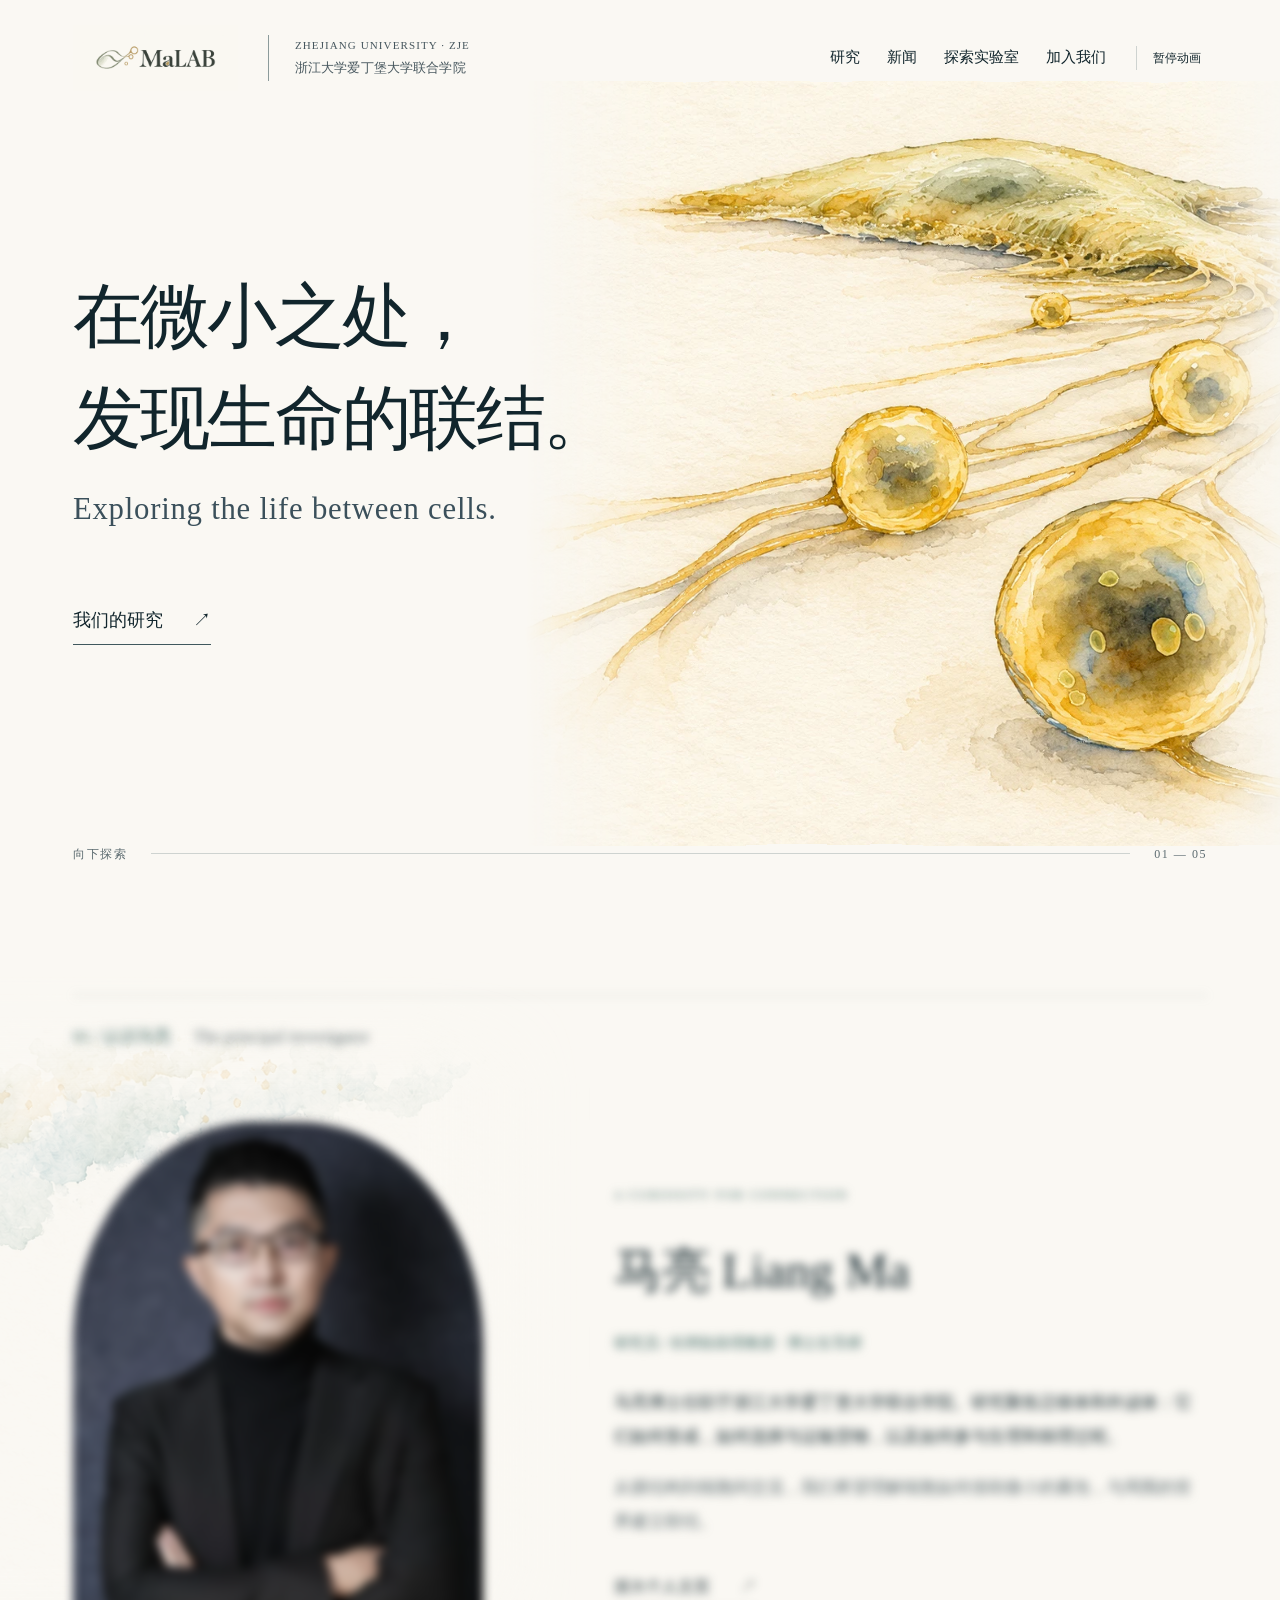
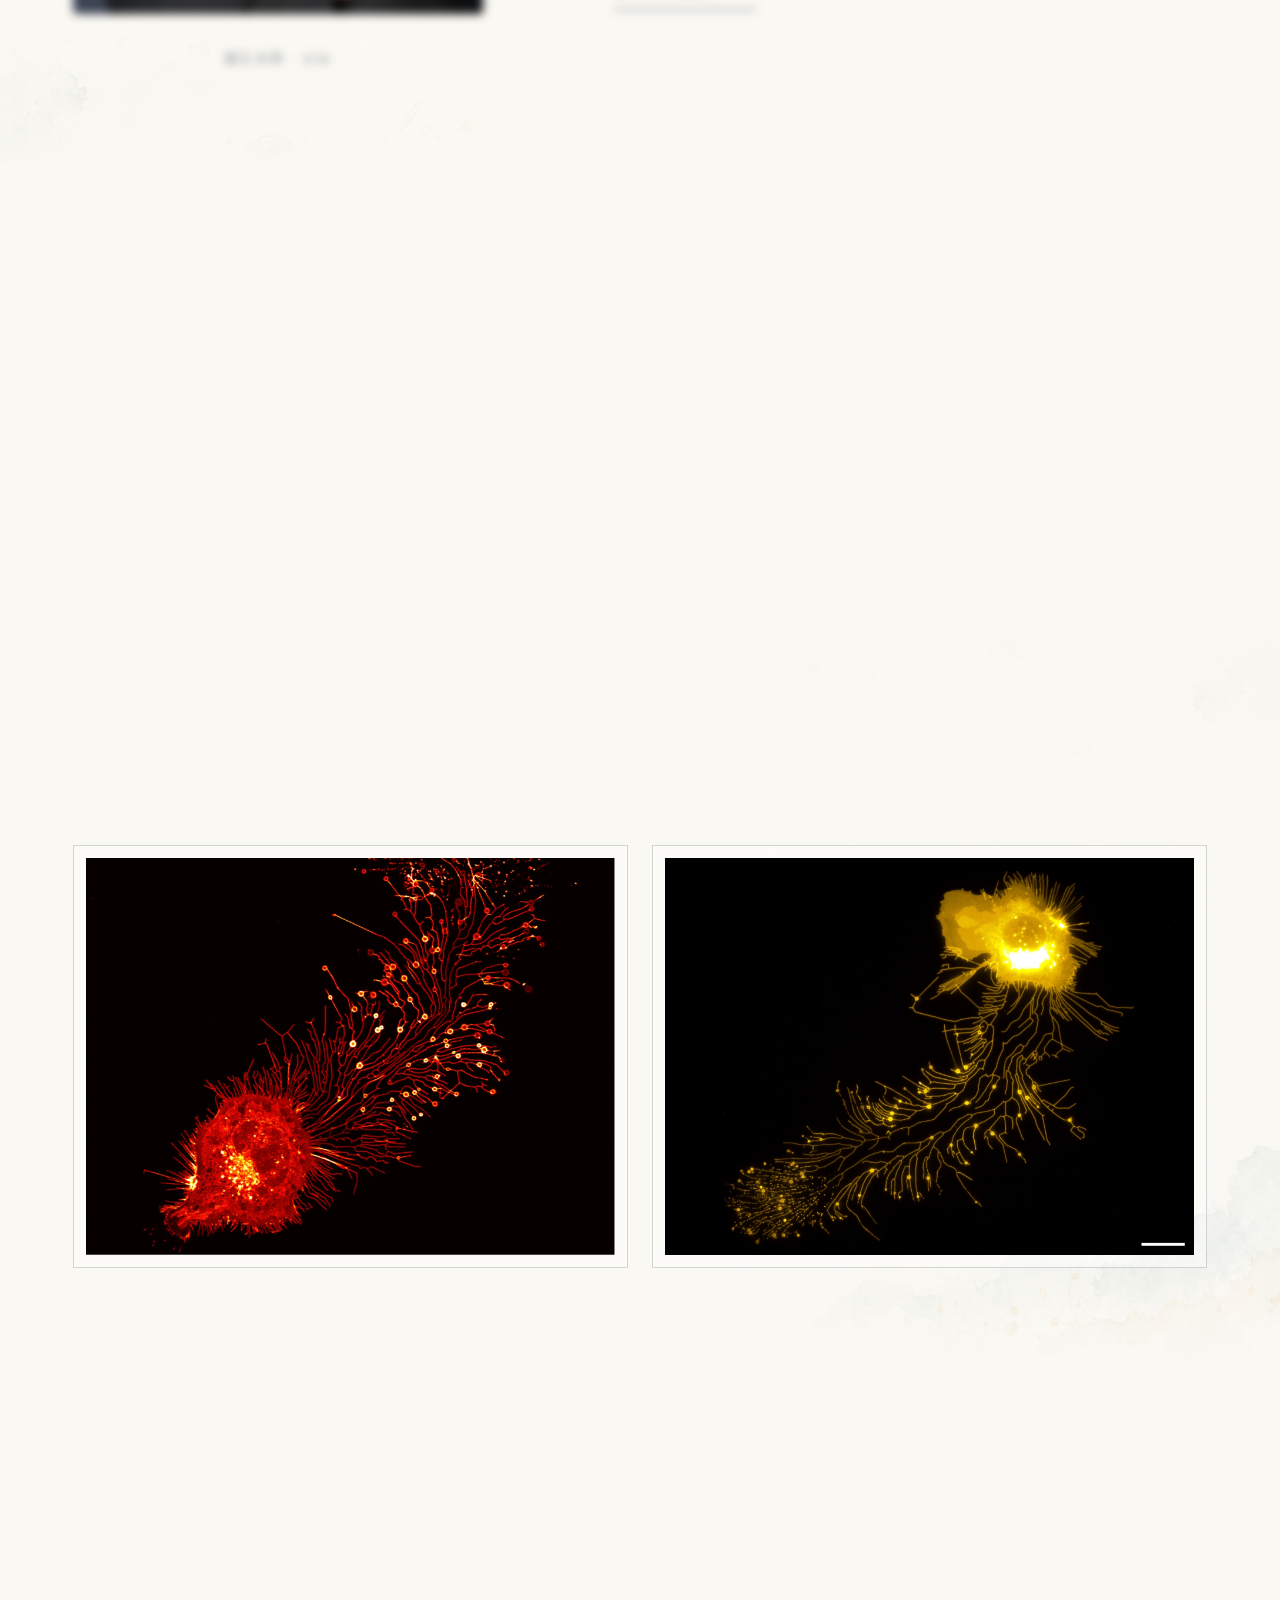
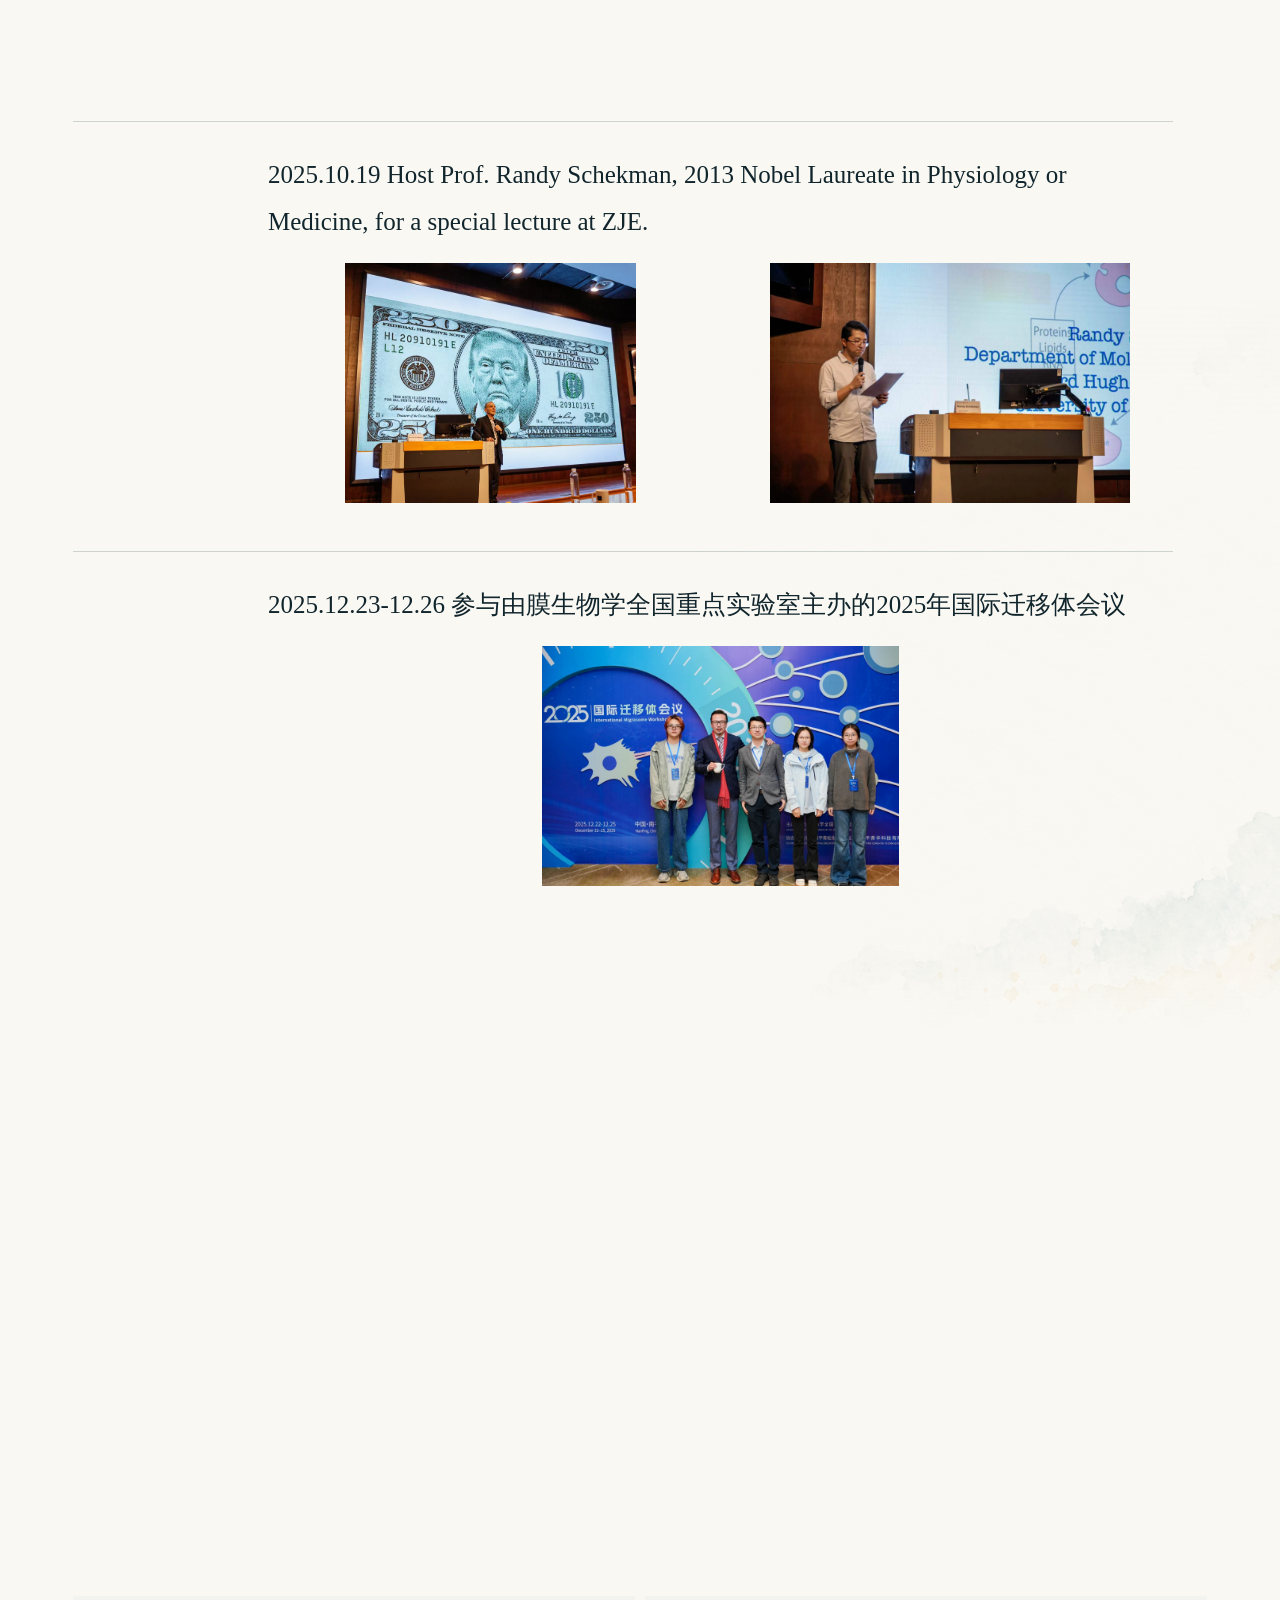
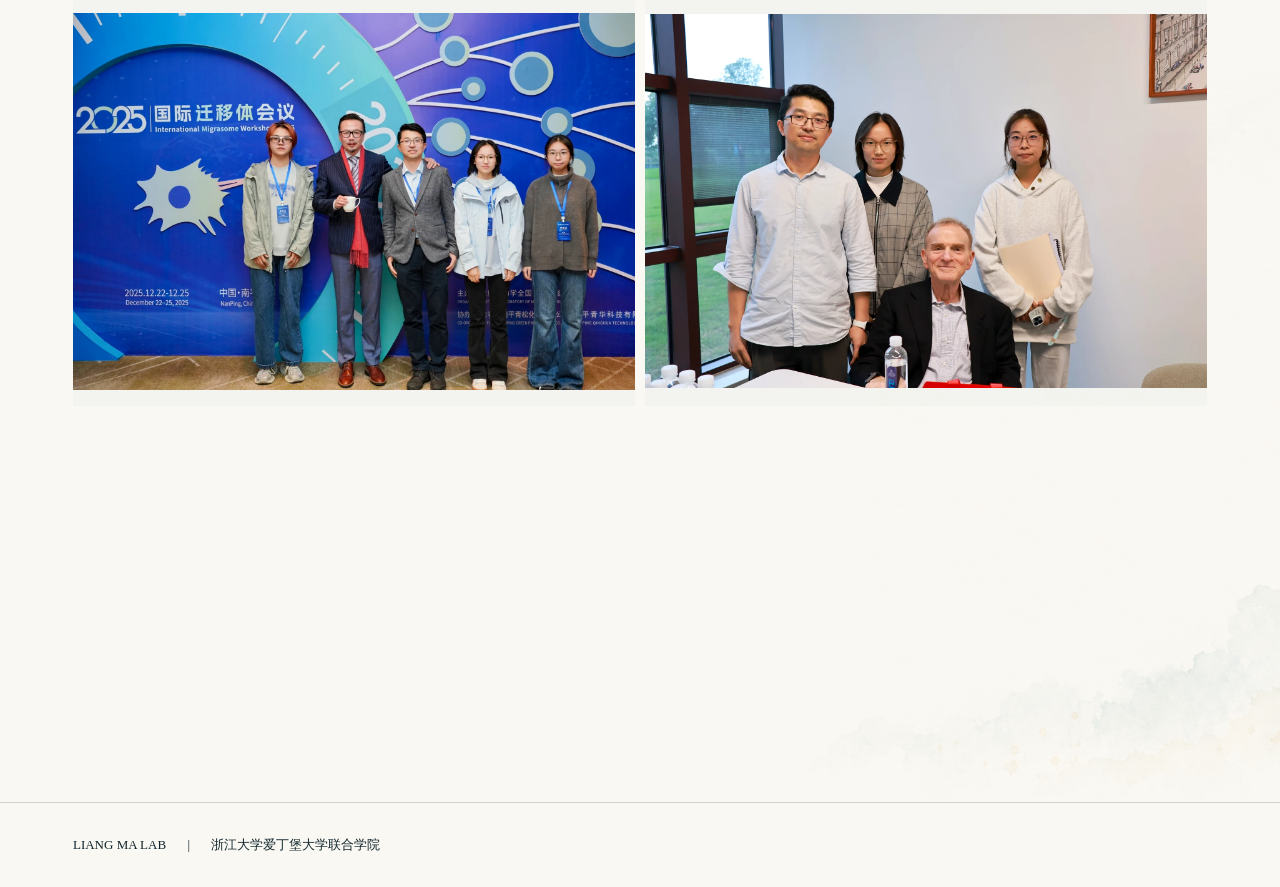
==== index.html @ 2a3e1d25 "Publish latest lab website with updated portrait, members, news and album" ====
<!doctype html>
<html lang="zh-CN" class="" data-static="true"><head><meta charset="utf-8"><meta name="viewport" content="width=device-width,initial-scale=1"><meta name="theme-color" content="#faf8f3"><meta name="description" content="浙江大学爱丁堡大学联合学院马亮实验室。研究迁移体、外泌体与细胞间通讯。"><title>LIANG MA LAB · 马亮实验室</title><link rel="icon" href="data:image/svg+xml,%3Csvg xmlns='http://www.w3.org/2000/svg' viewBox='0 0 40 40'%3E%3Crect width='40' height='40' rx='20' fill='%23385150'/%3E%3Ctext x='9' y='29' font-size='27' fill='%23faf8f3' font-family='serif'%3EM%3C/text%3E%3C/svg%3E"><style>
:root{--paper:#faf8f3;--ink:#11252c;--teal:#3c6662;--muted:#5c6b70;--line:#8c9b9b66;--serif:'Noto Serif SC','Songti SC',SimSun,Georgia,serif}*{box-sizing:border-box}html{scroll-behavior:smooth;scroll-padding-top:105px}body{margin:0;background:var(--paper);color:var(--ink);font-family:var(--serif);font-size:17px;line-height:1.85}button,input,textarea{font:inherit}button,a,input{ -webkit-tap-highlight-color:transparent}a{color:inherit;text-decoration:none}button{color:inherit;cursor:pointer}button:disabled{cursor:wait;opacity:.5}a:focus-visible,button:focus-visible,input:focus-visible,textarea:focus-visible{outline:2px solid var(--teal);outline-offset:5px}button{border:0;background:none}button:hover,a:hover{color:var(--teal)}[hidden]{display:none!important}.filter-def{position:absolute;width:0;height:0;overflow:hidden}.header{height:116px;padding:0 5.7%;display:flex;align-items:center;gap:30px;position:absolute;inset:0 0 auto;z-index:5}.brand{line-height:1.6;white-space:nowrap}.brand b{font-family:Georgia,serif;font-size:21px;letter-spacing:.19em;font-weight:500}.brand>span{display:block;font-size:14px;letter-spacing:.22em}.affiliation{font:11px/1.9 Georgia,serif;letter-spacing:.1em;border-left:1px solid #8c9b9b;padding-left:26px;color:#46565d}.affiliation span{font:13px/1.9 var(--serif);letter-spacing:.01em}.header nav{display:flex;gap:27px;margin-left:auto;white-space:nowrap;font-size:15px}#motion{font-size:12px;white-space:nowrap;border-left:1px solid var(--line);padding-left:16px}.scene{position:relative;isolation:isolate;overflow:hidden;padding:95px 5.7%;min-height:95svh}.hero{min-height:100svh;display:flex;align-items:center;padding-top:150px;padding-bottom:140px}.hero-copy{position:relative;z-index:2;max-width:70%;}.eyebrow{font:12px/1.5 Georgia,serif;letter-spacing:.17em;color:var(--teal)}.hero-copy>.eyebrow{display:none}h1,h2,h3,p{margin-top:0}h1{font-size:clamp(38px,5.5vw,84px);font-weight:400;line-height:1.45;letter-spacing:-.04em;margin-bottom:12px;white-space:pre-line}.english{font-family:Georgia,serif;font-size:clamp(20px,2.4vw,32px);letter-spacing:.025em;color:#3b505b;margin-bottom:66px}.text-link{display:inline-flex;align-items:center;gap:30px;padding-bottom:7px;border-bottom:1px solid #40585d;font-weight:500;font-size:18px}.text-link span{font-family:Arial,sans-serif;transition:transform .3s}.text-link:hover span{transform:translate(3px,-3px)}.art{position:absolute;pointer-events:none;z-index:-1}.hero-art{width:51vw;height:calc(51vw * 1.38);right:-1vw;top:12vh;max-height:95vh;overflow:hidden;mask-image:linear-gradient(to right,transparent,#000 13%),linear-gradient(to bottom,#000 80%,transparent);mask-composite:intersect;transform:translate3d(0,var(--parallax,0px),0)}.art-inner{height:100%;width:100%;background-image:url('[data-uri]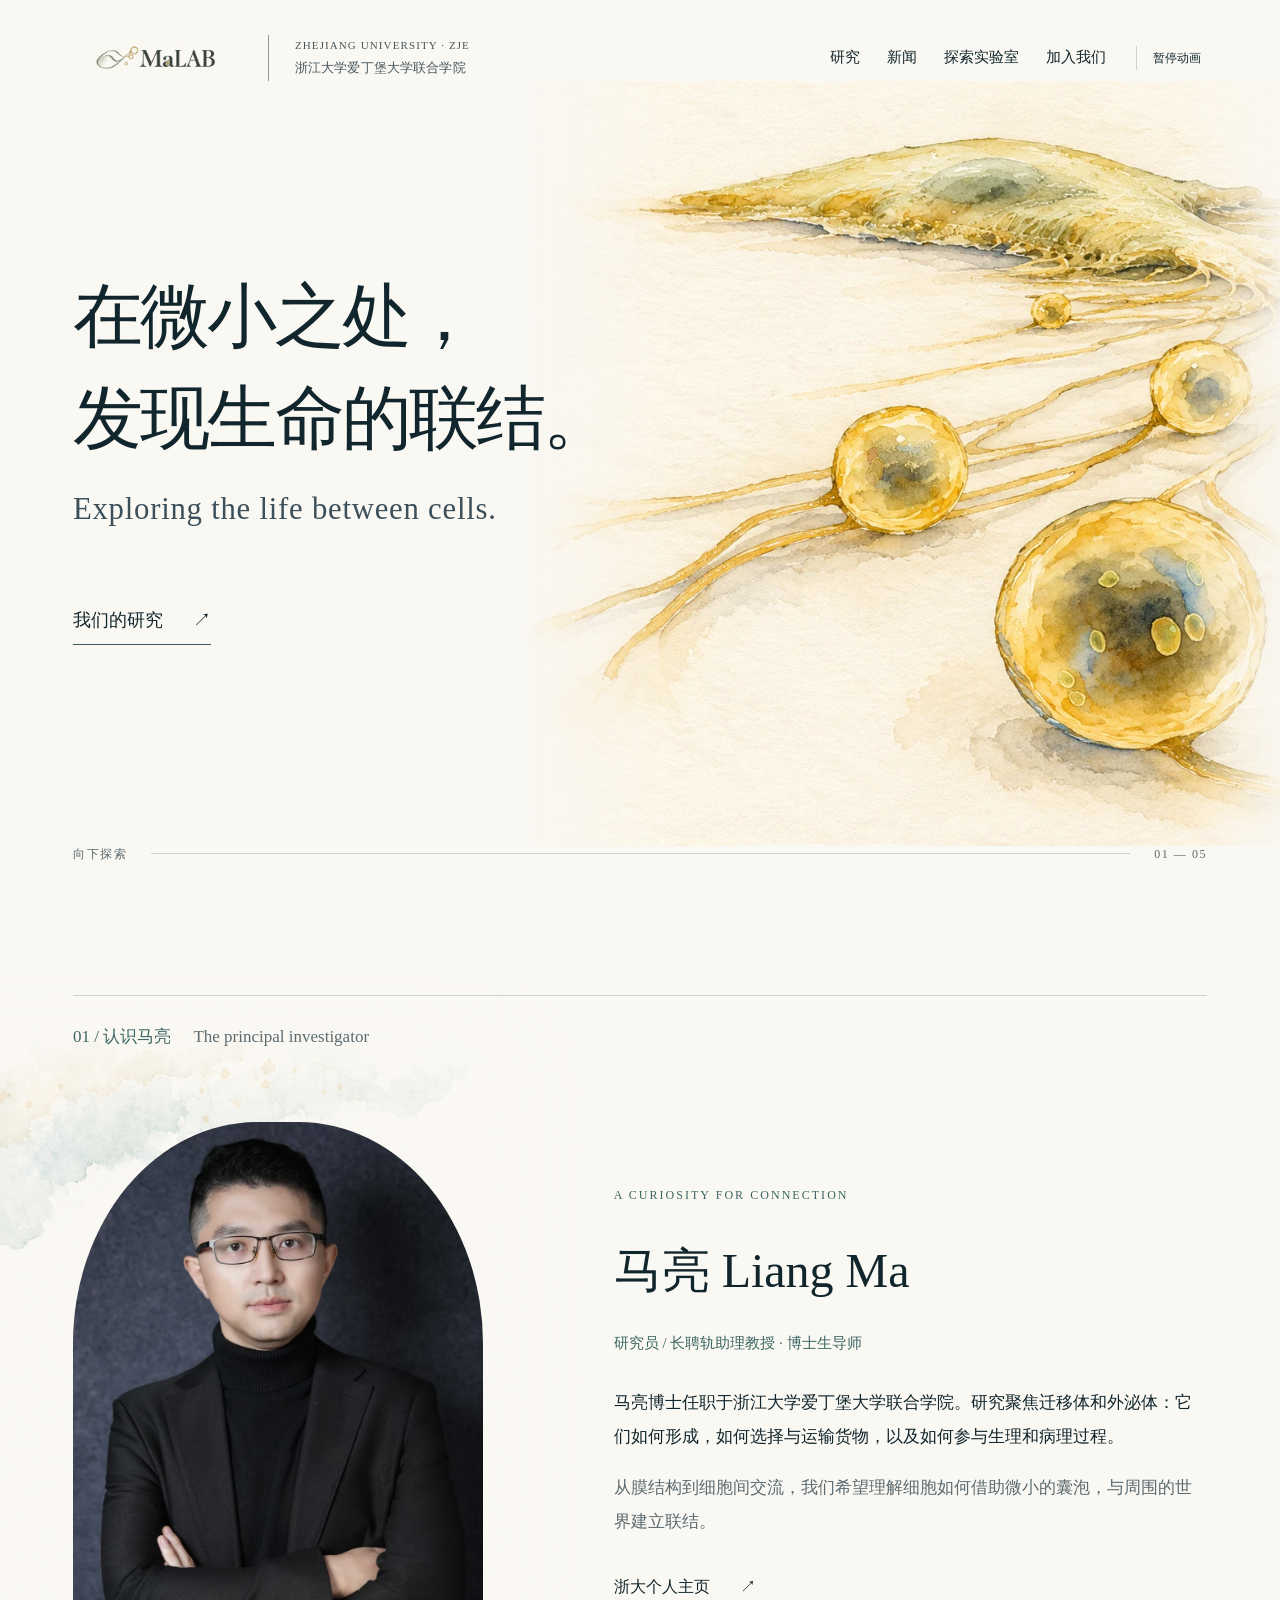
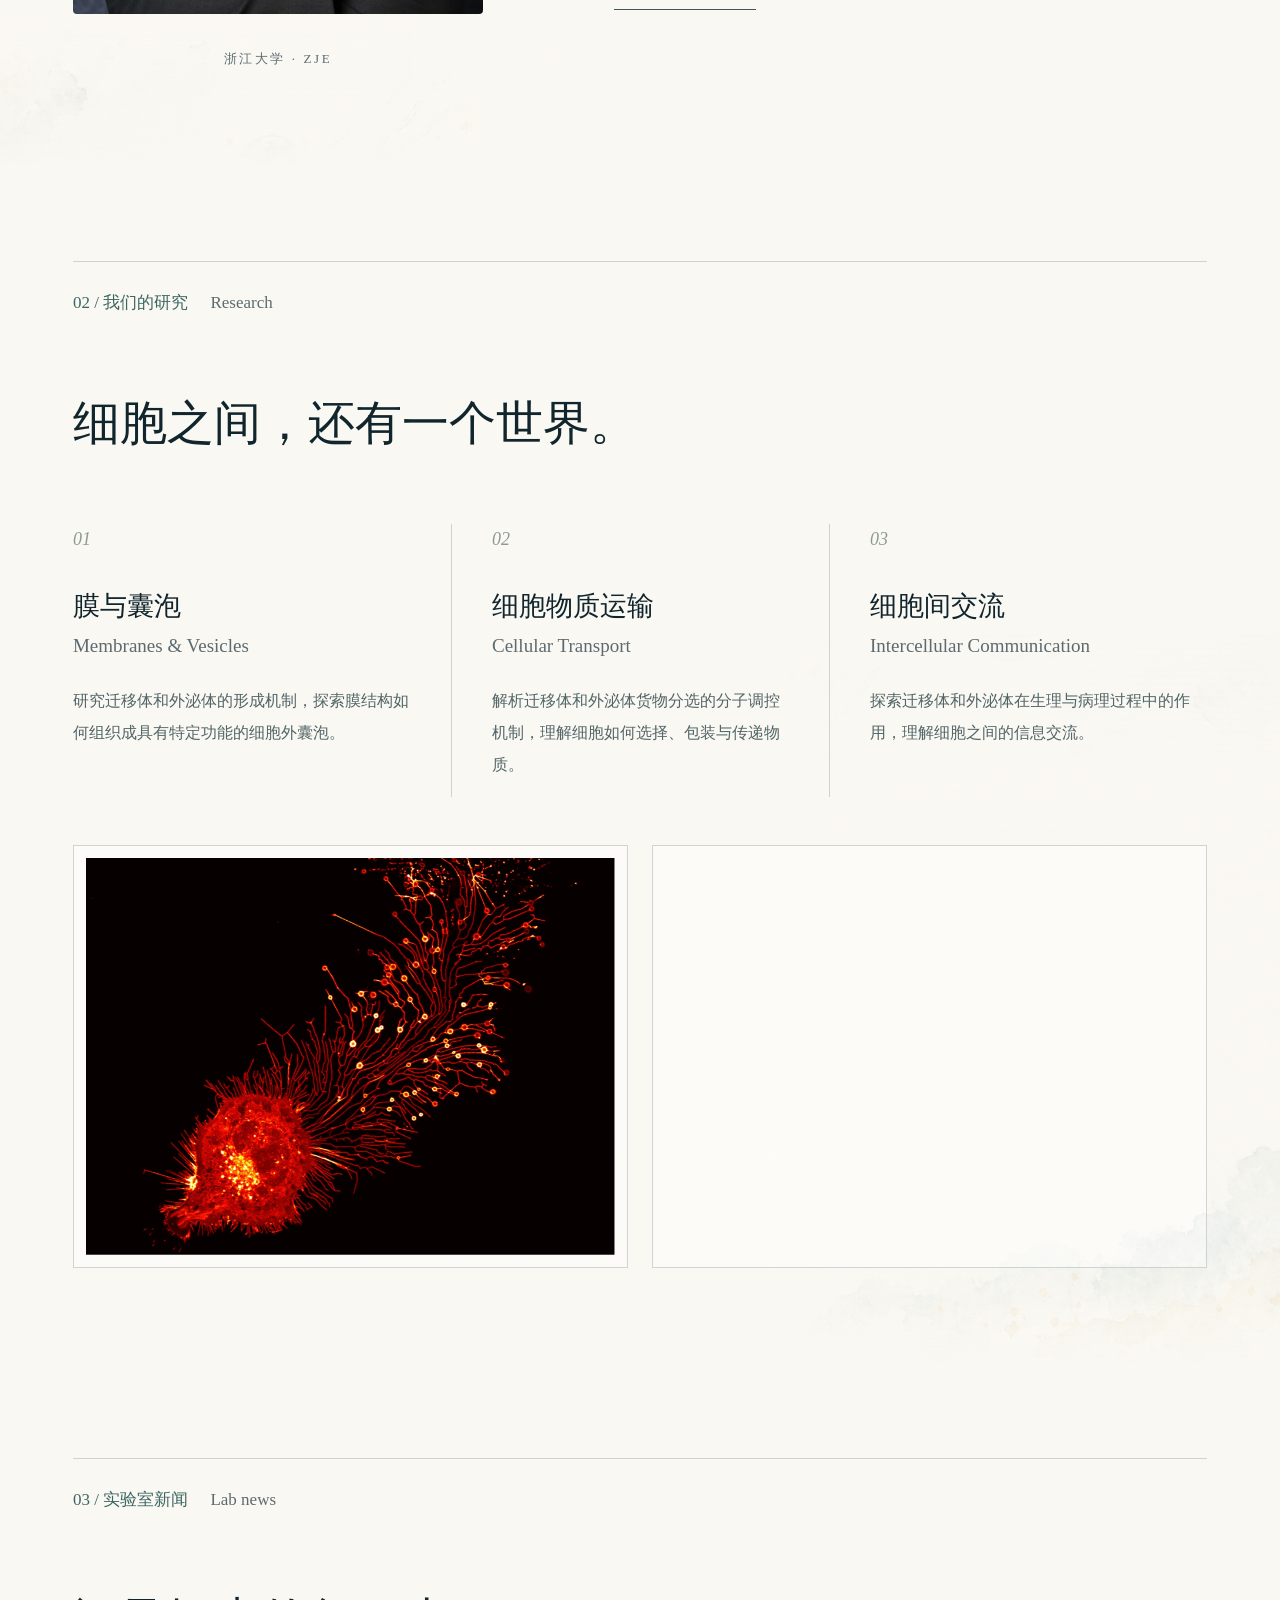
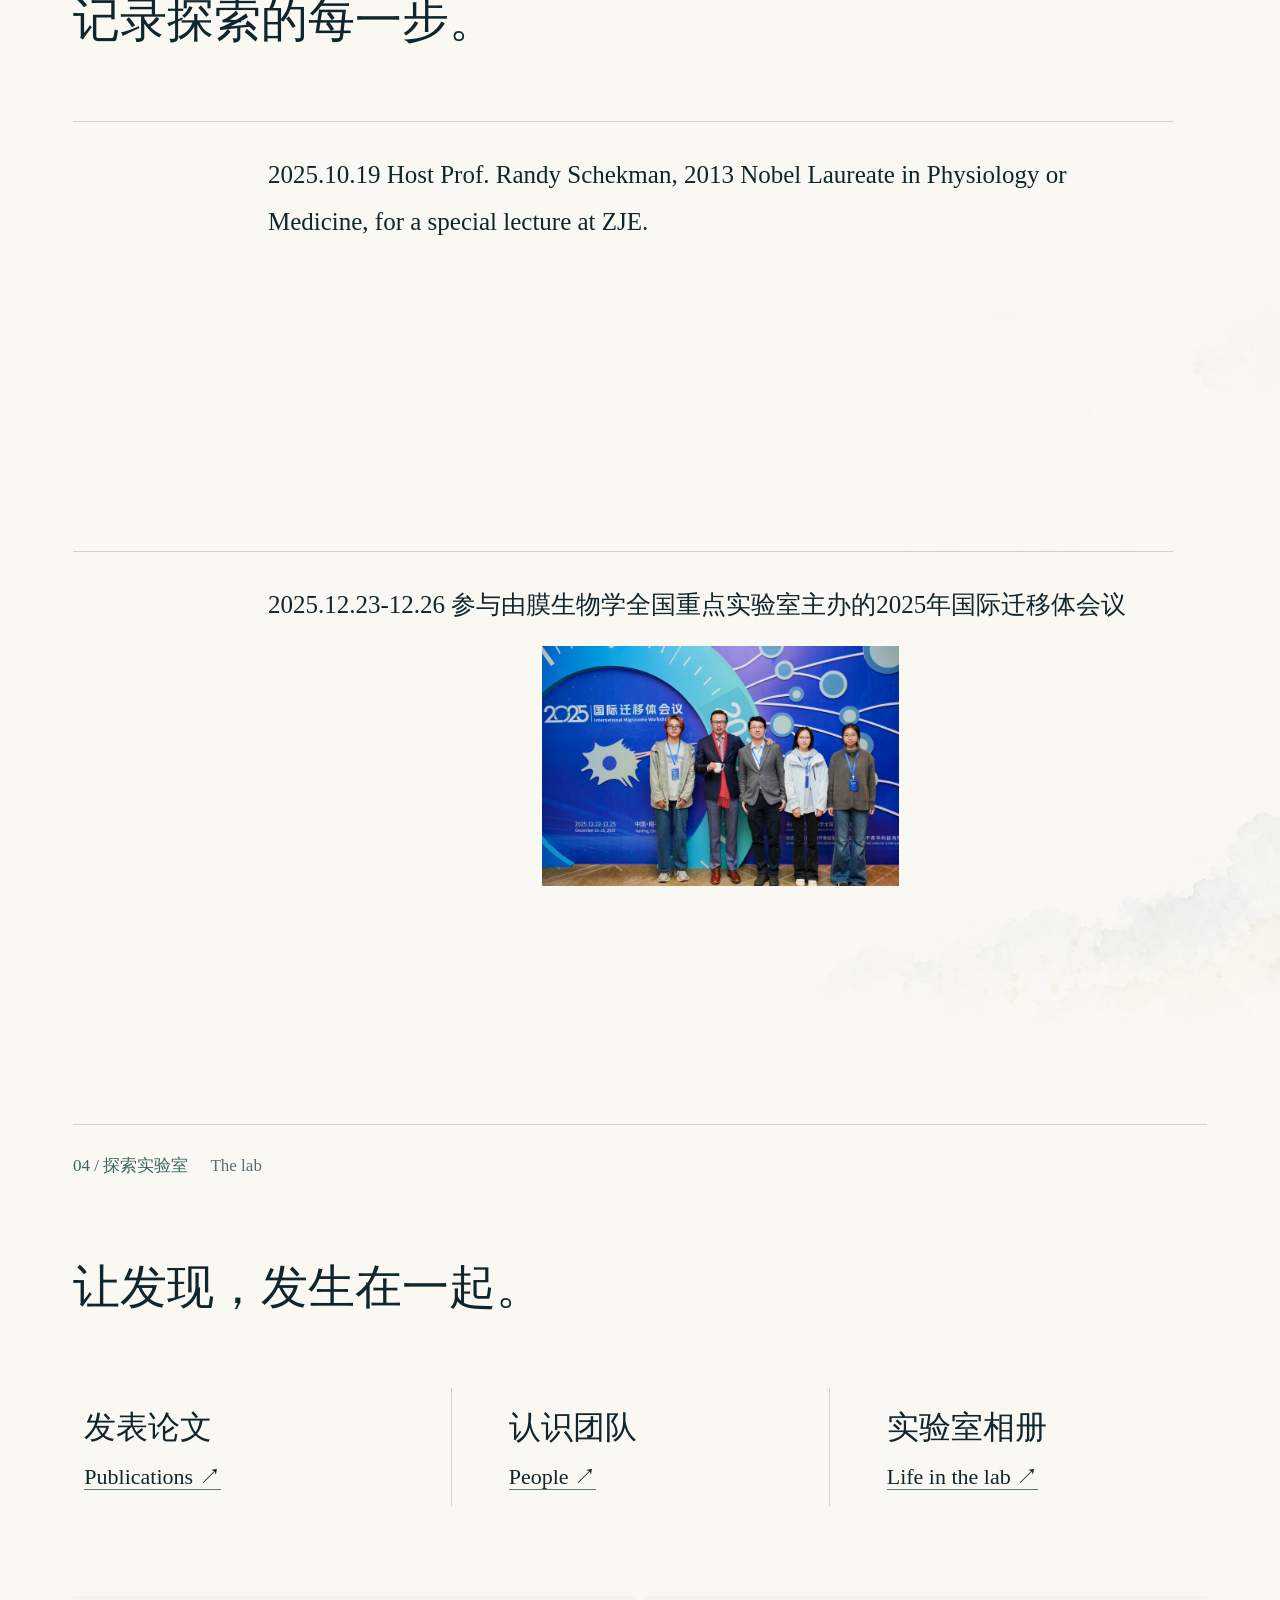
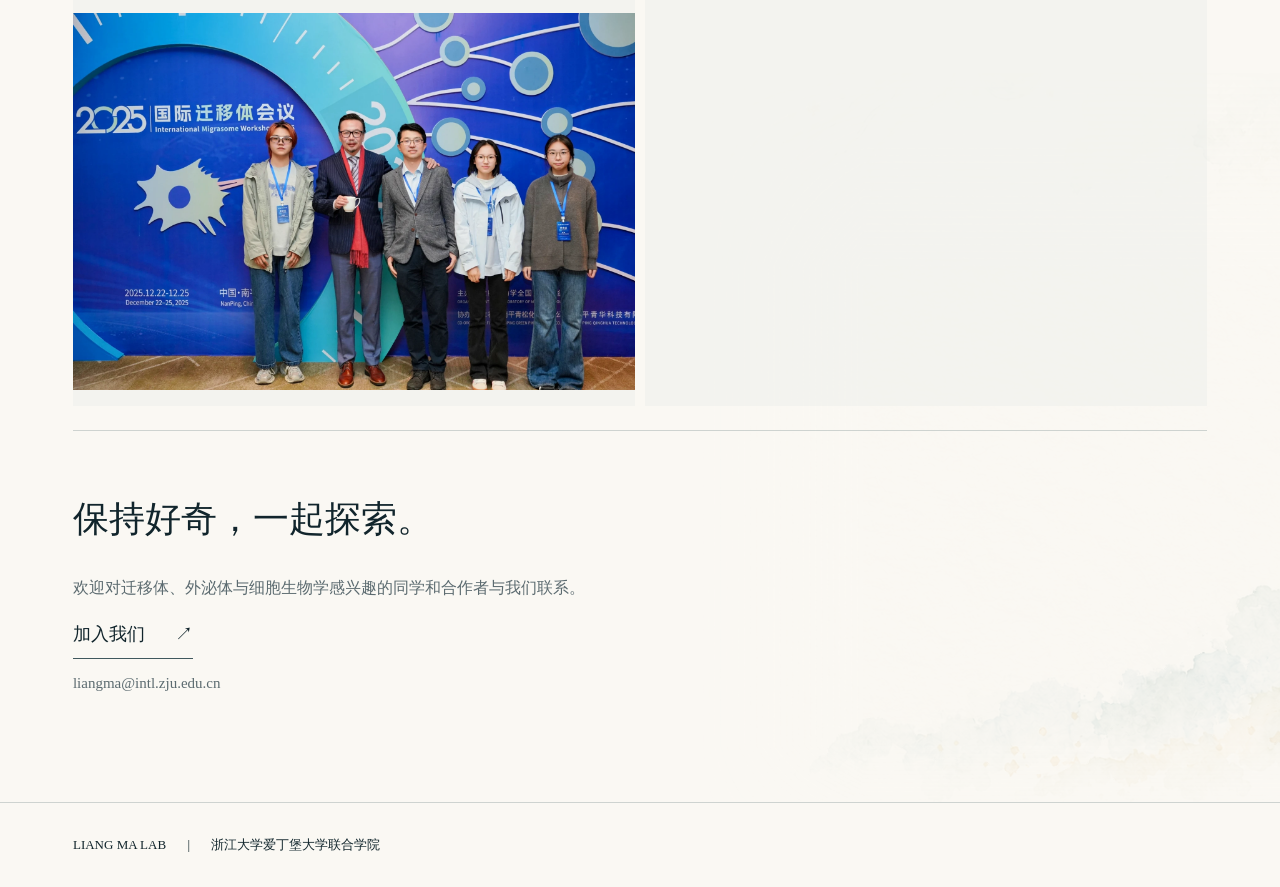
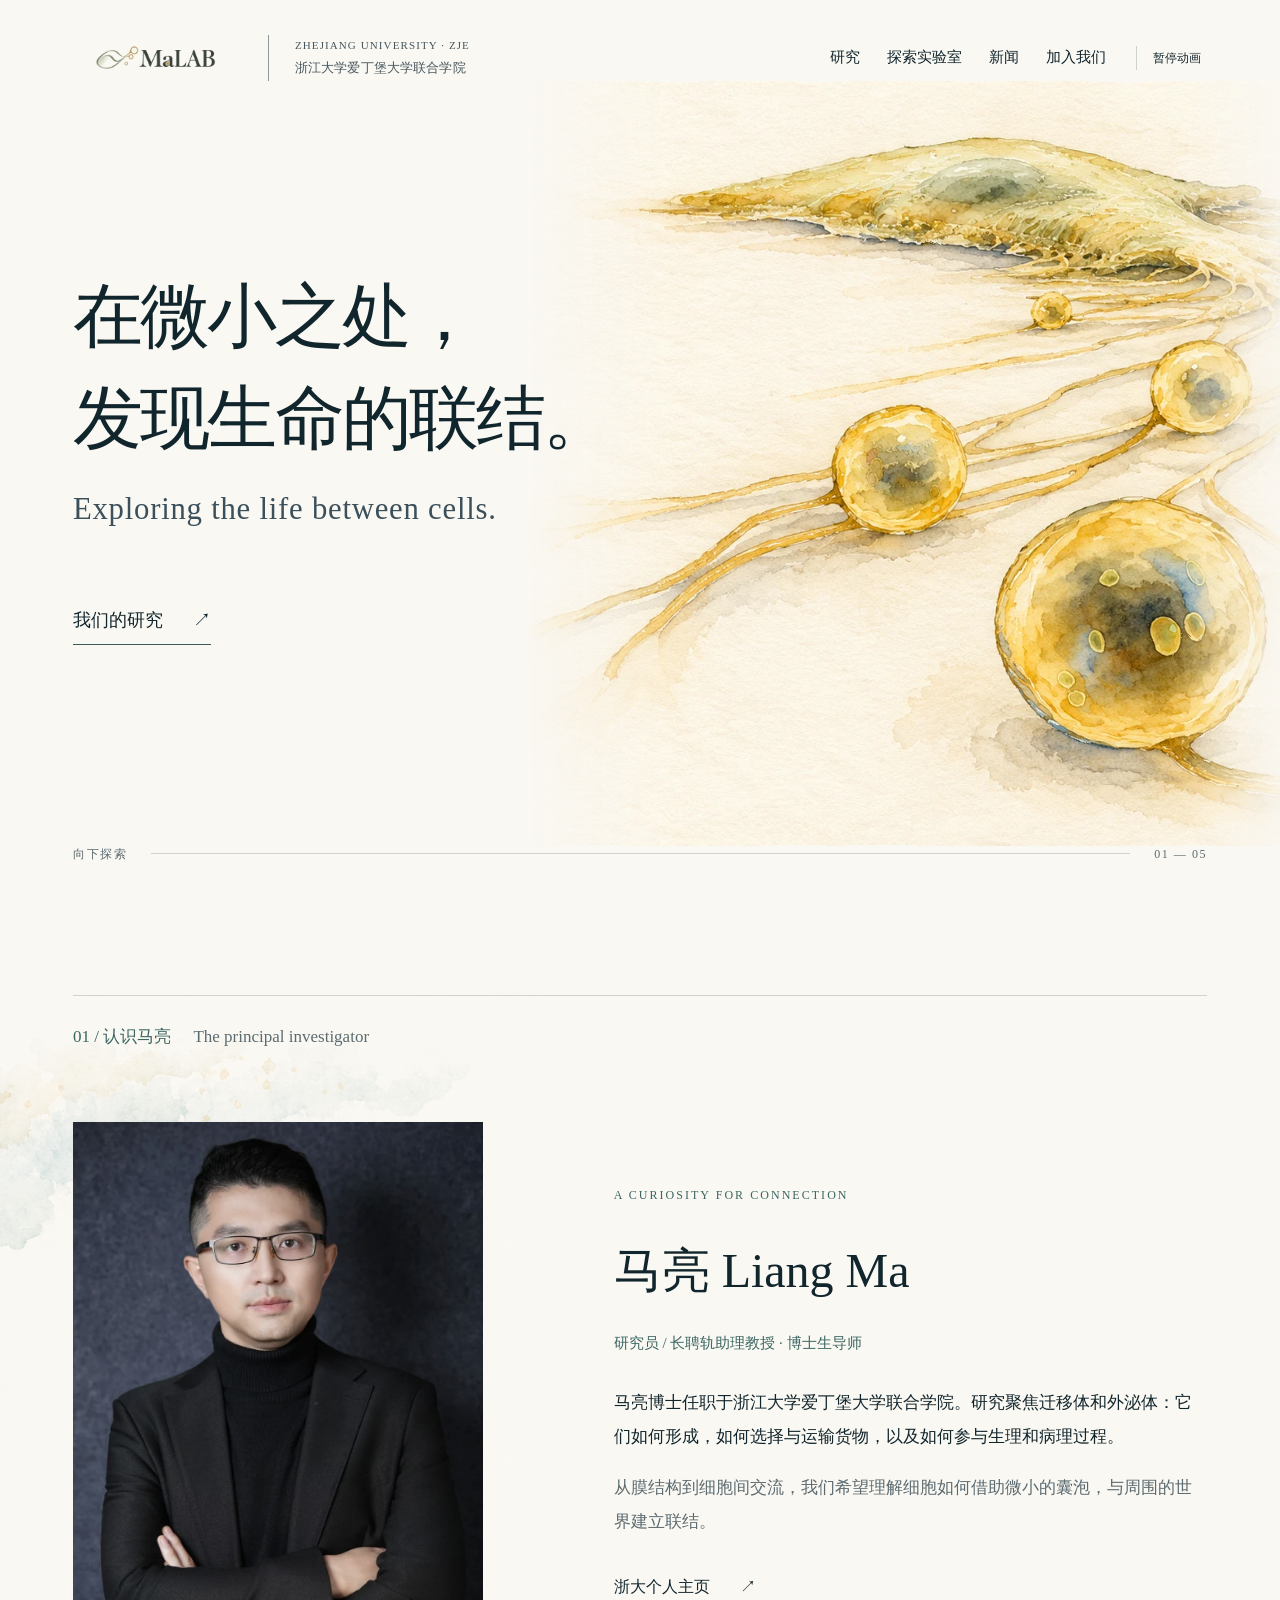
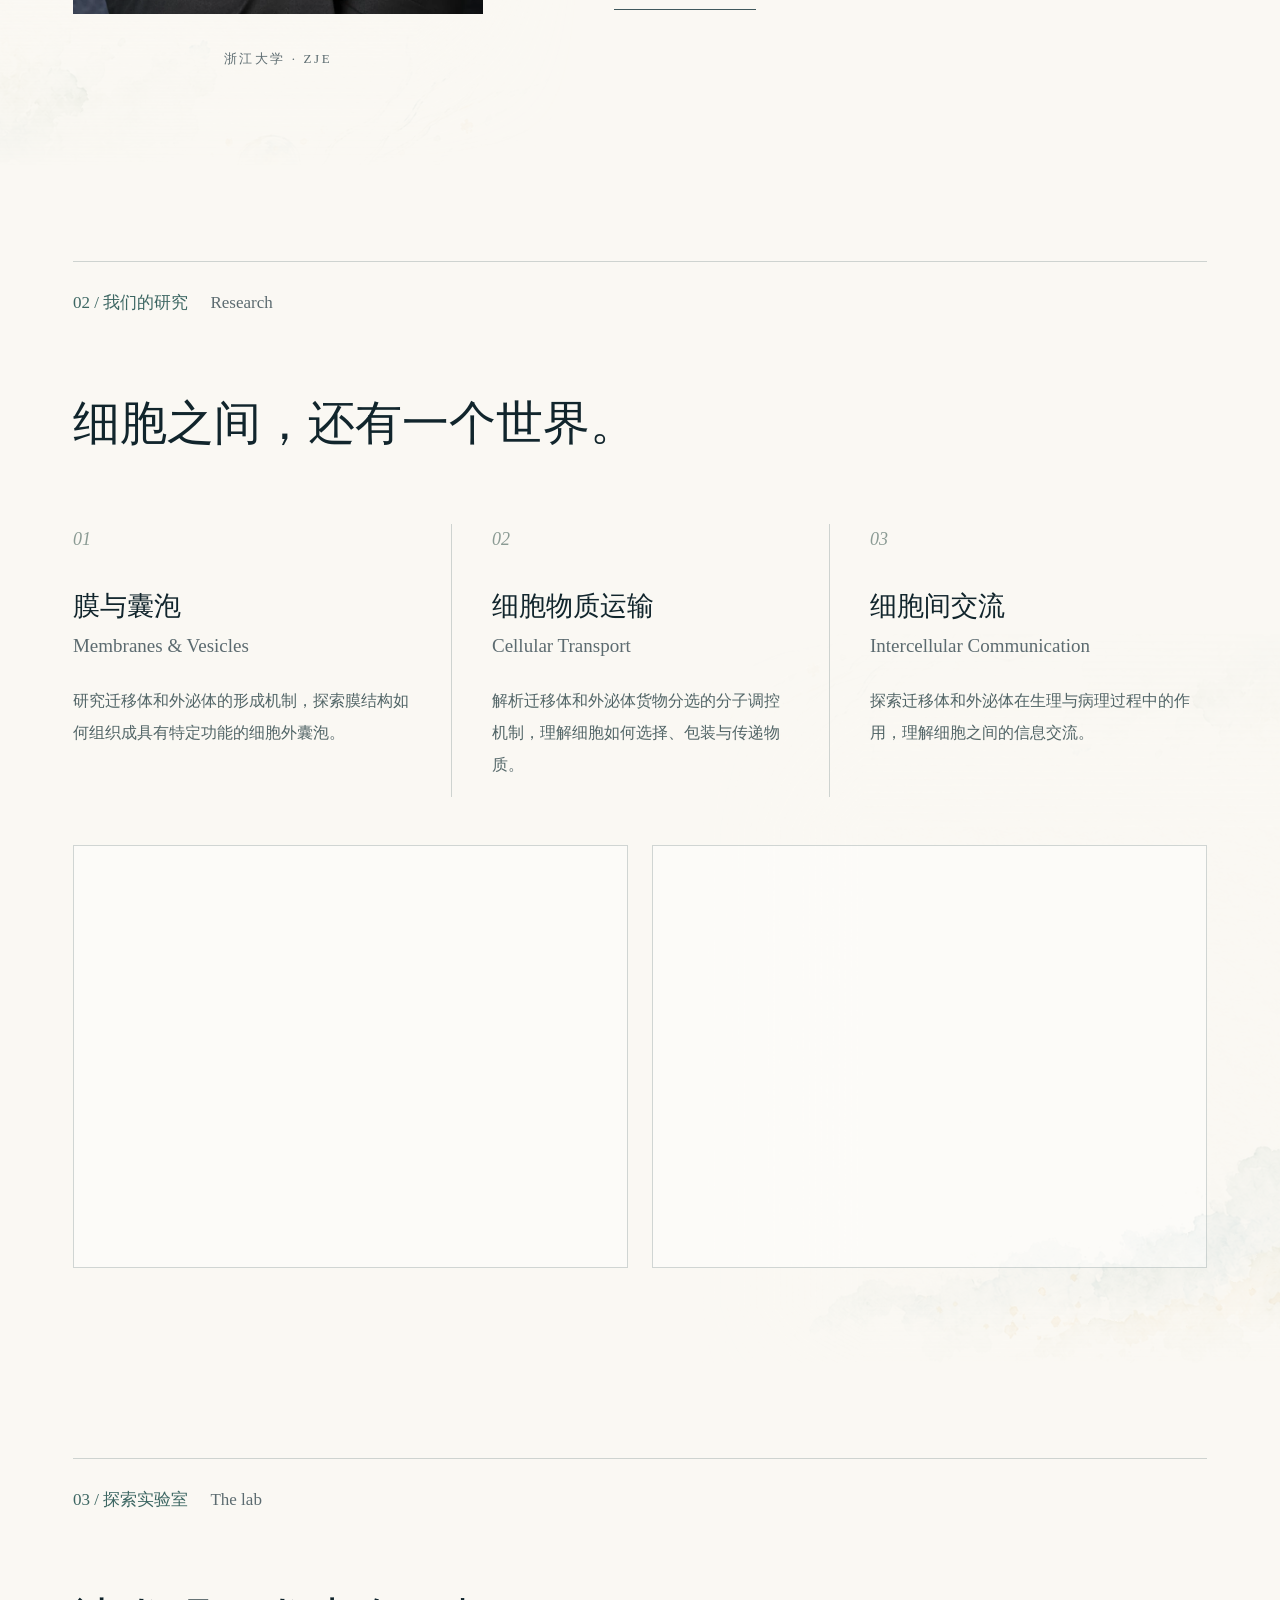
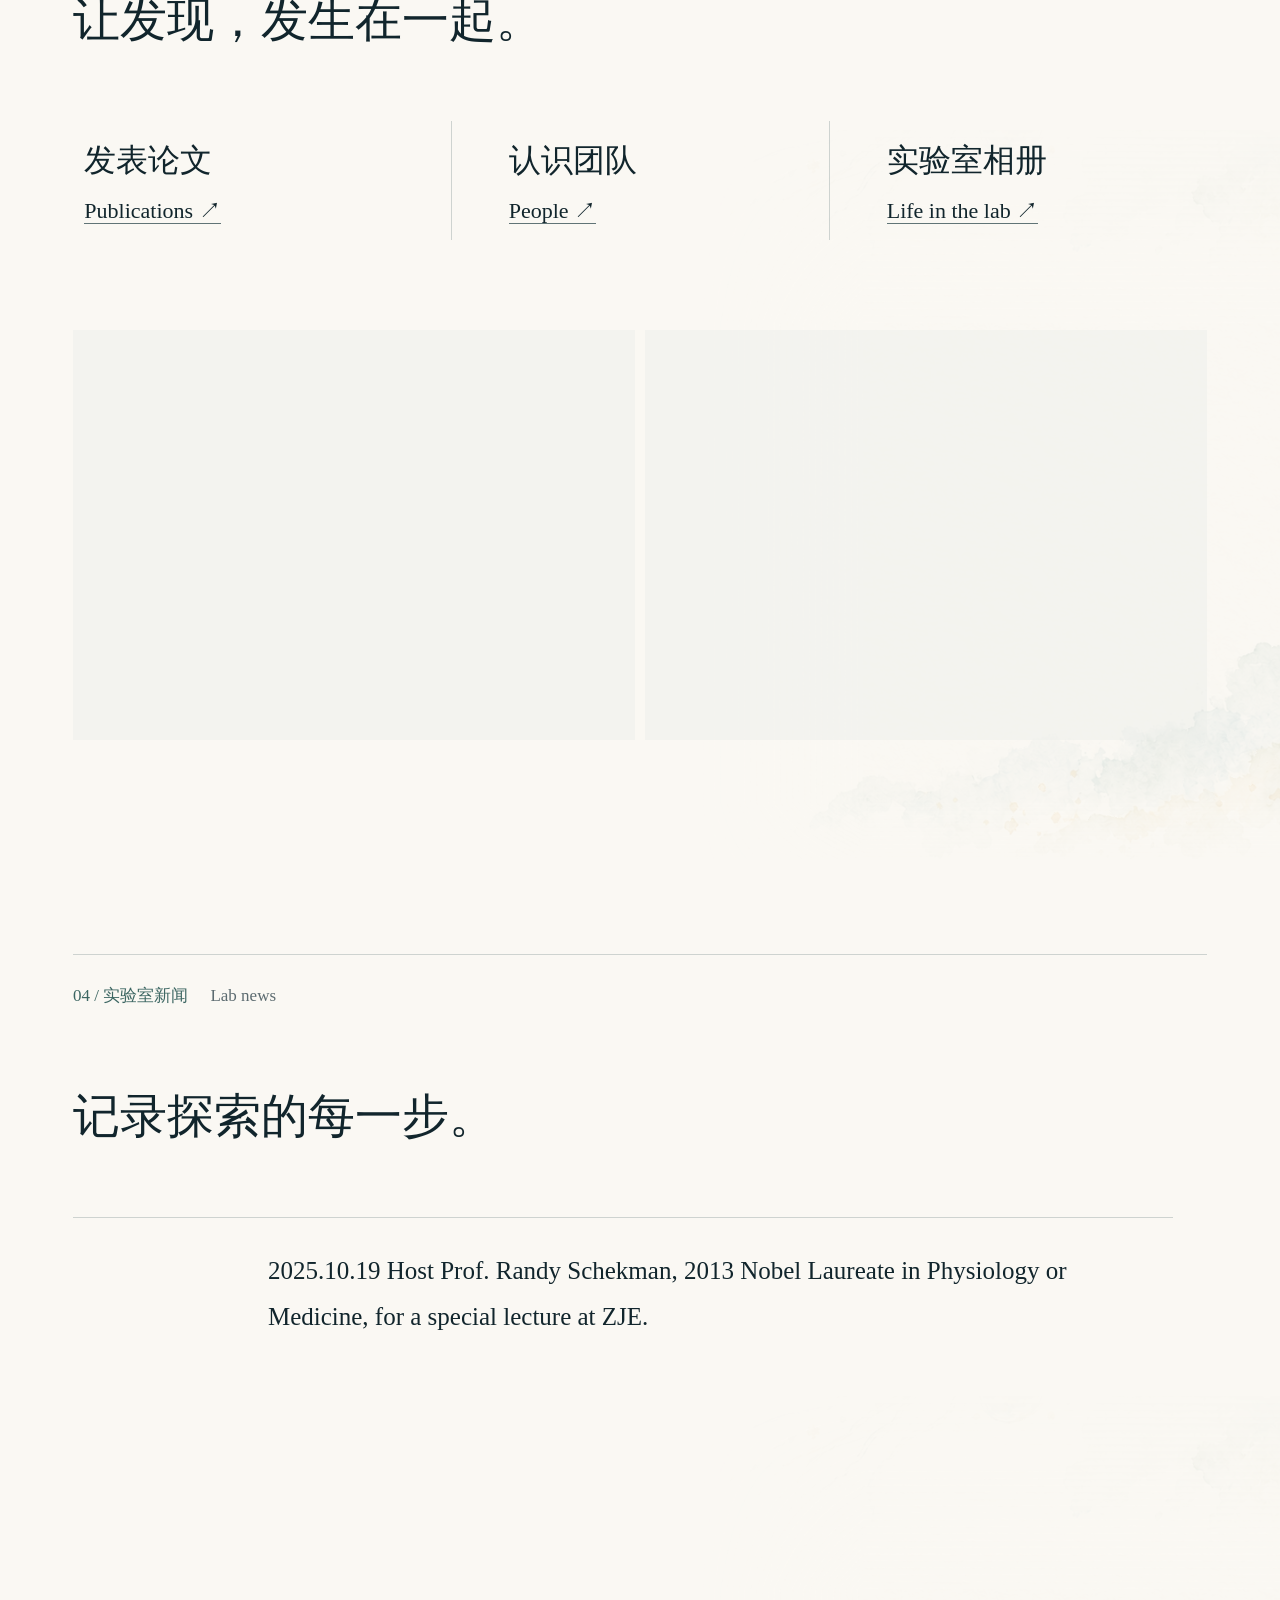
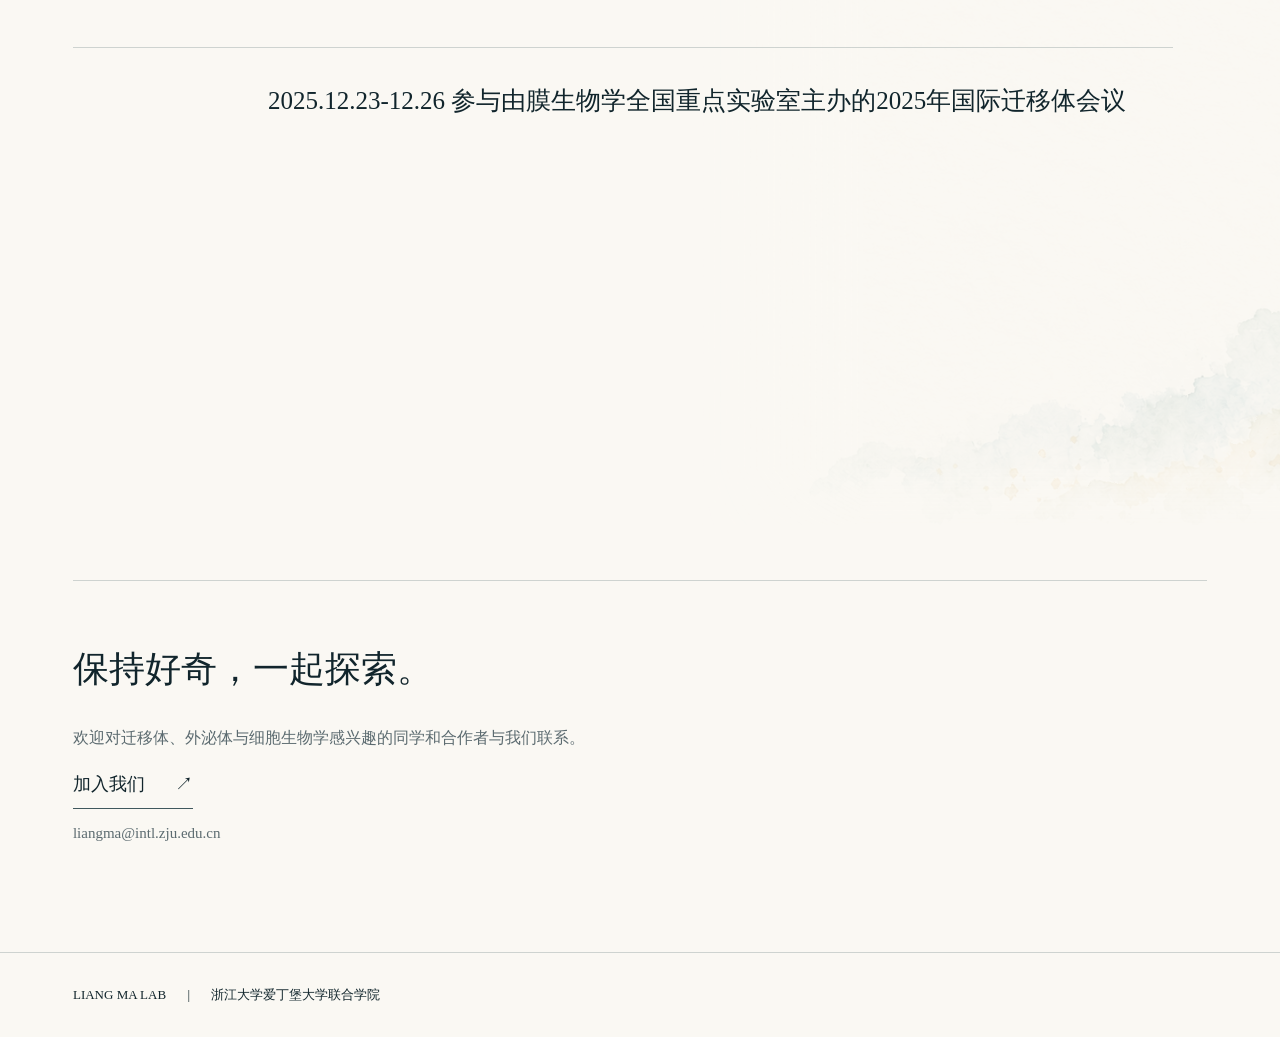
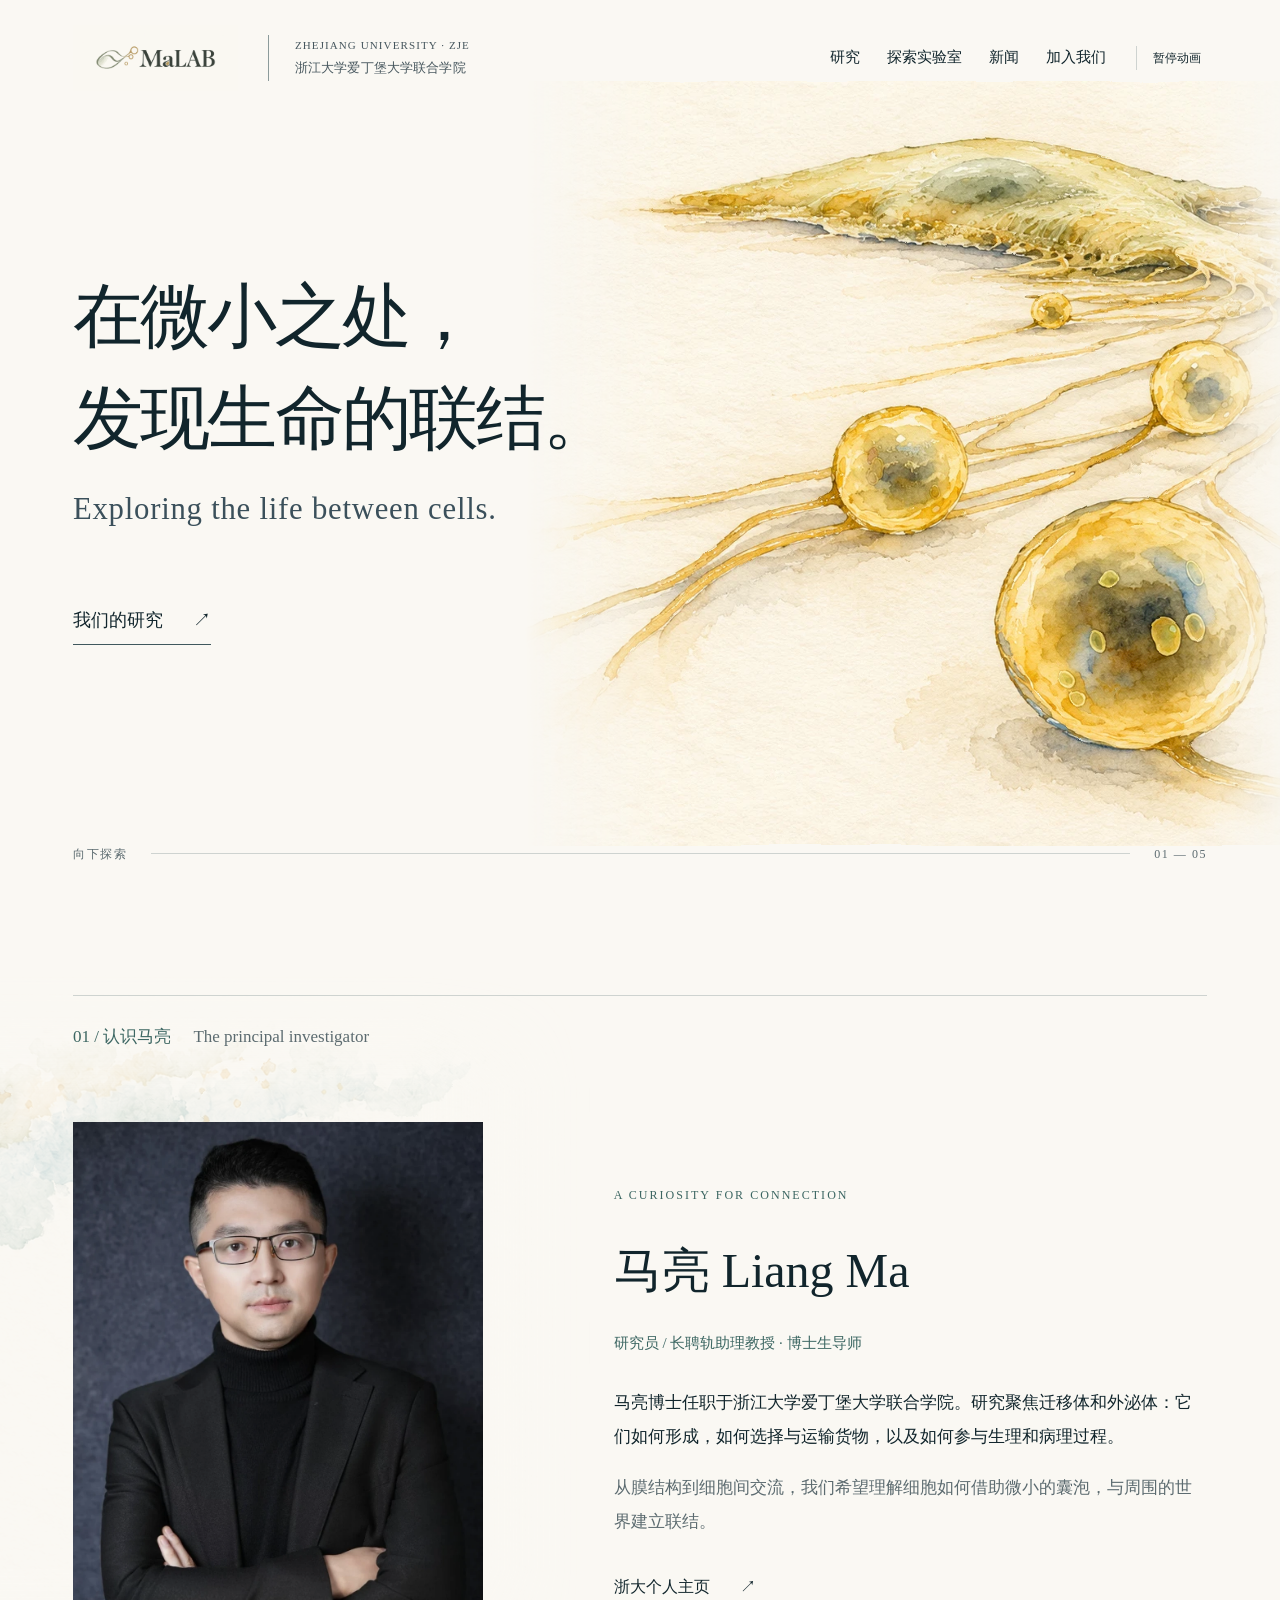
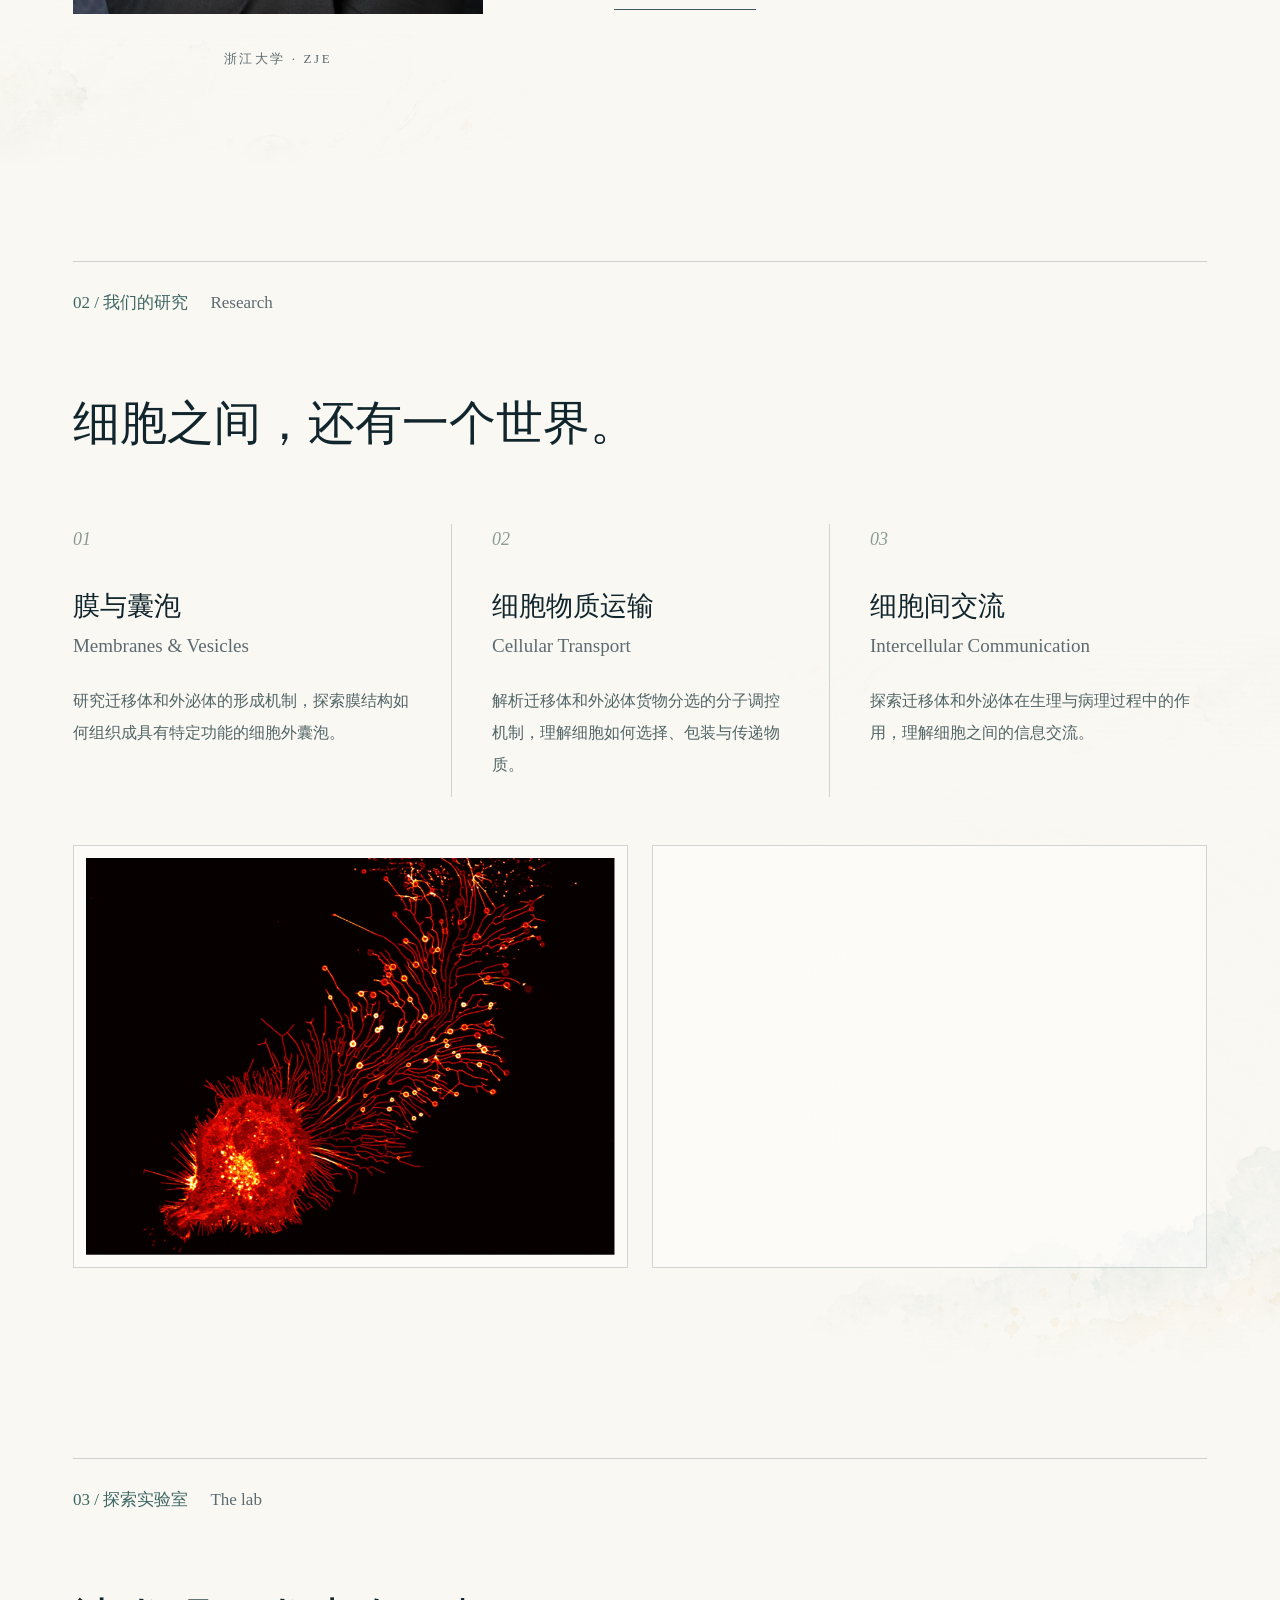
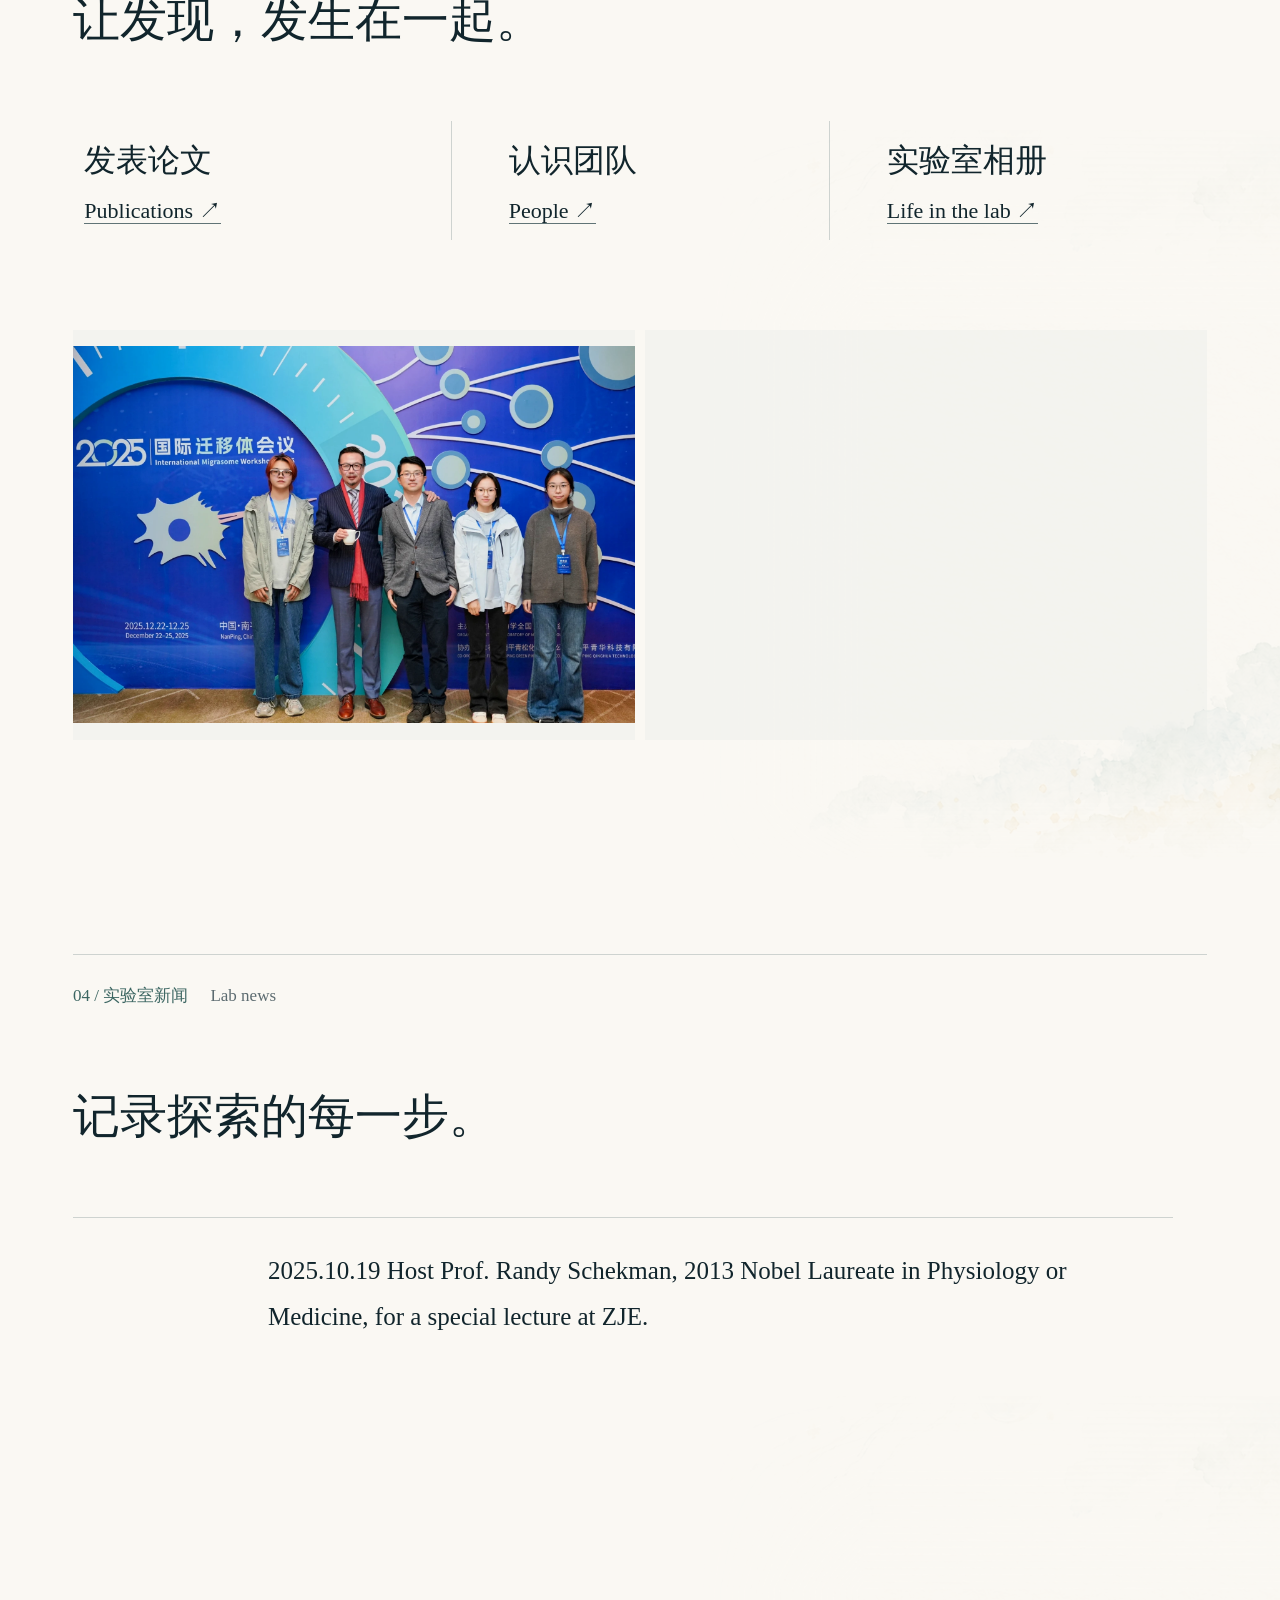
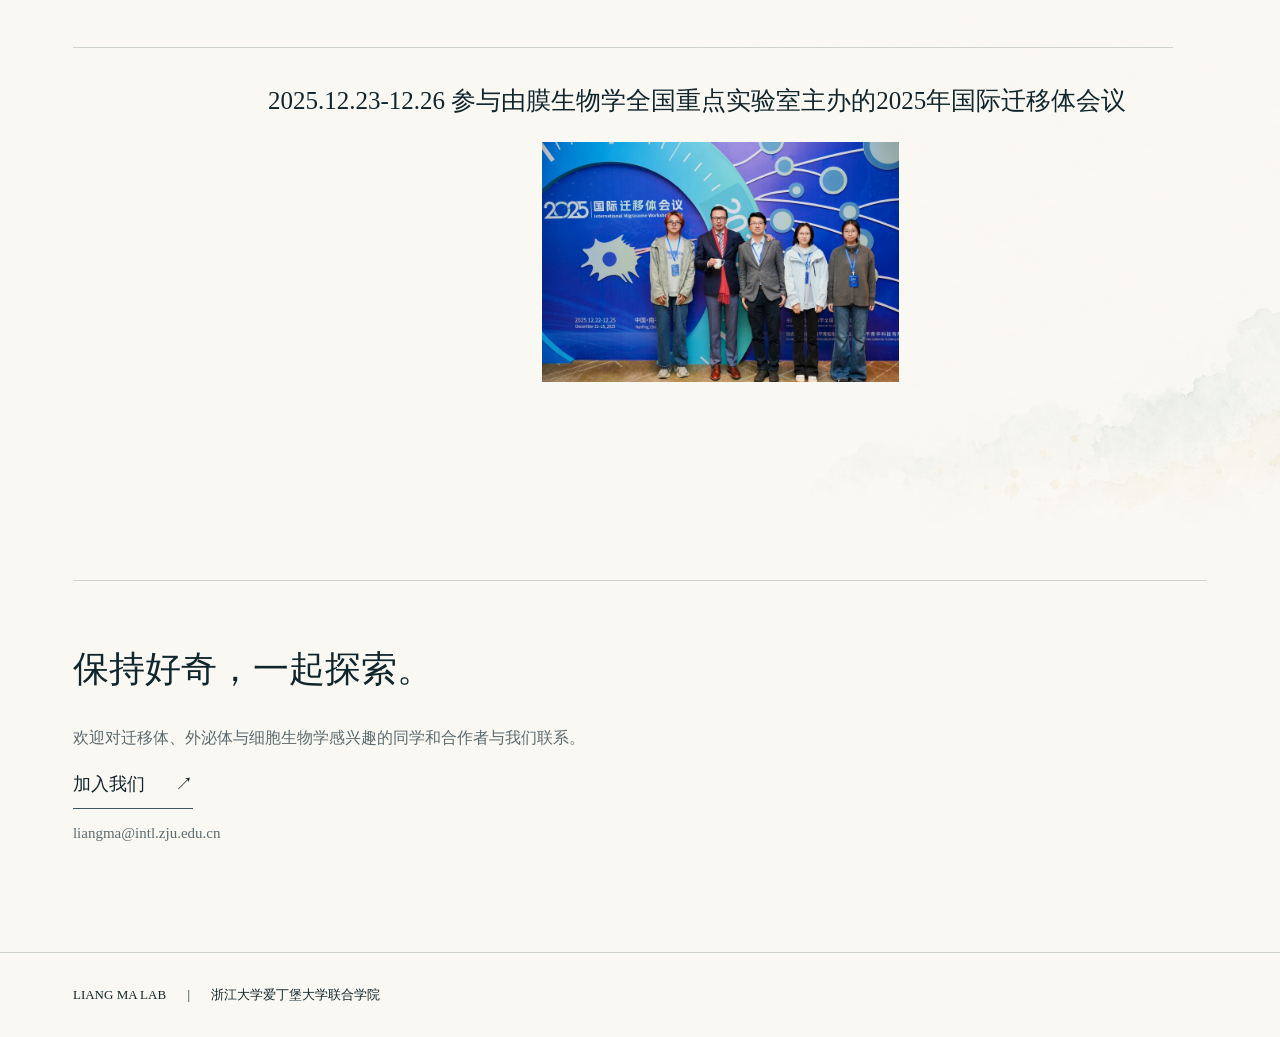
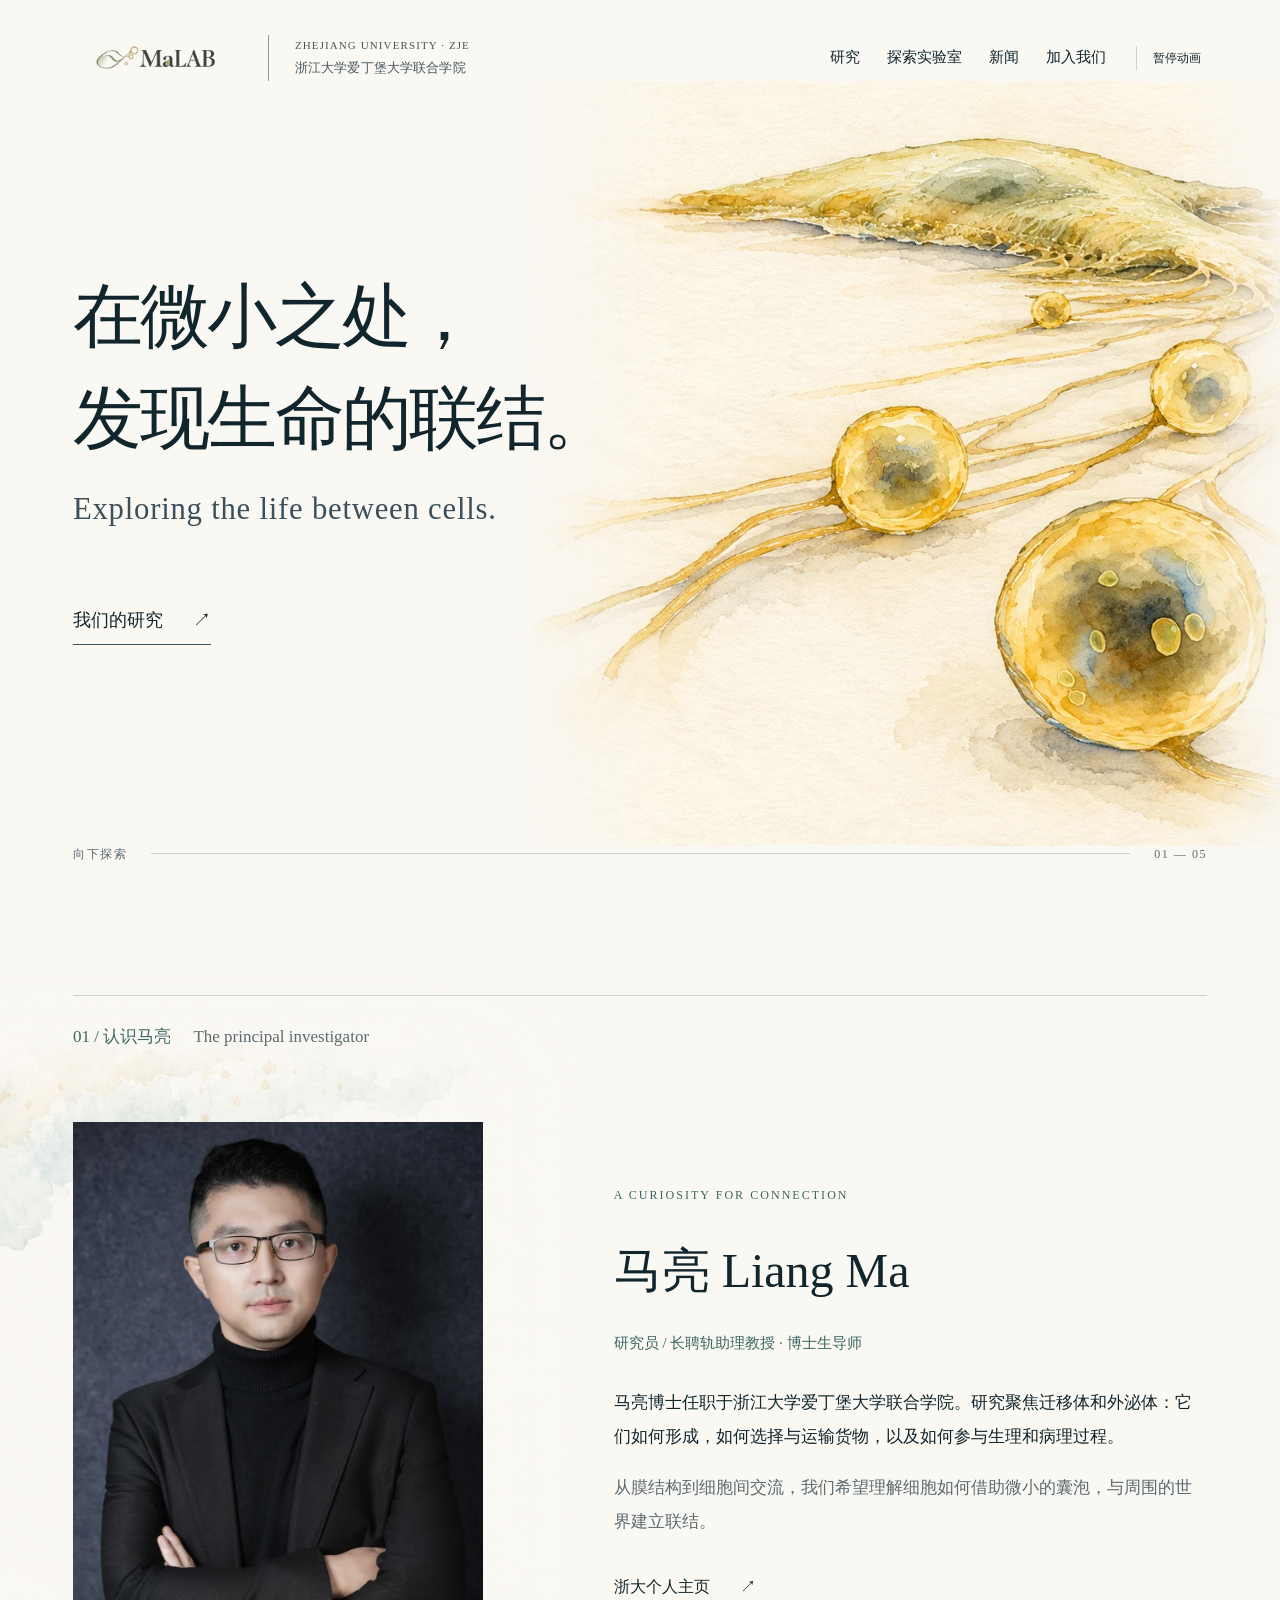
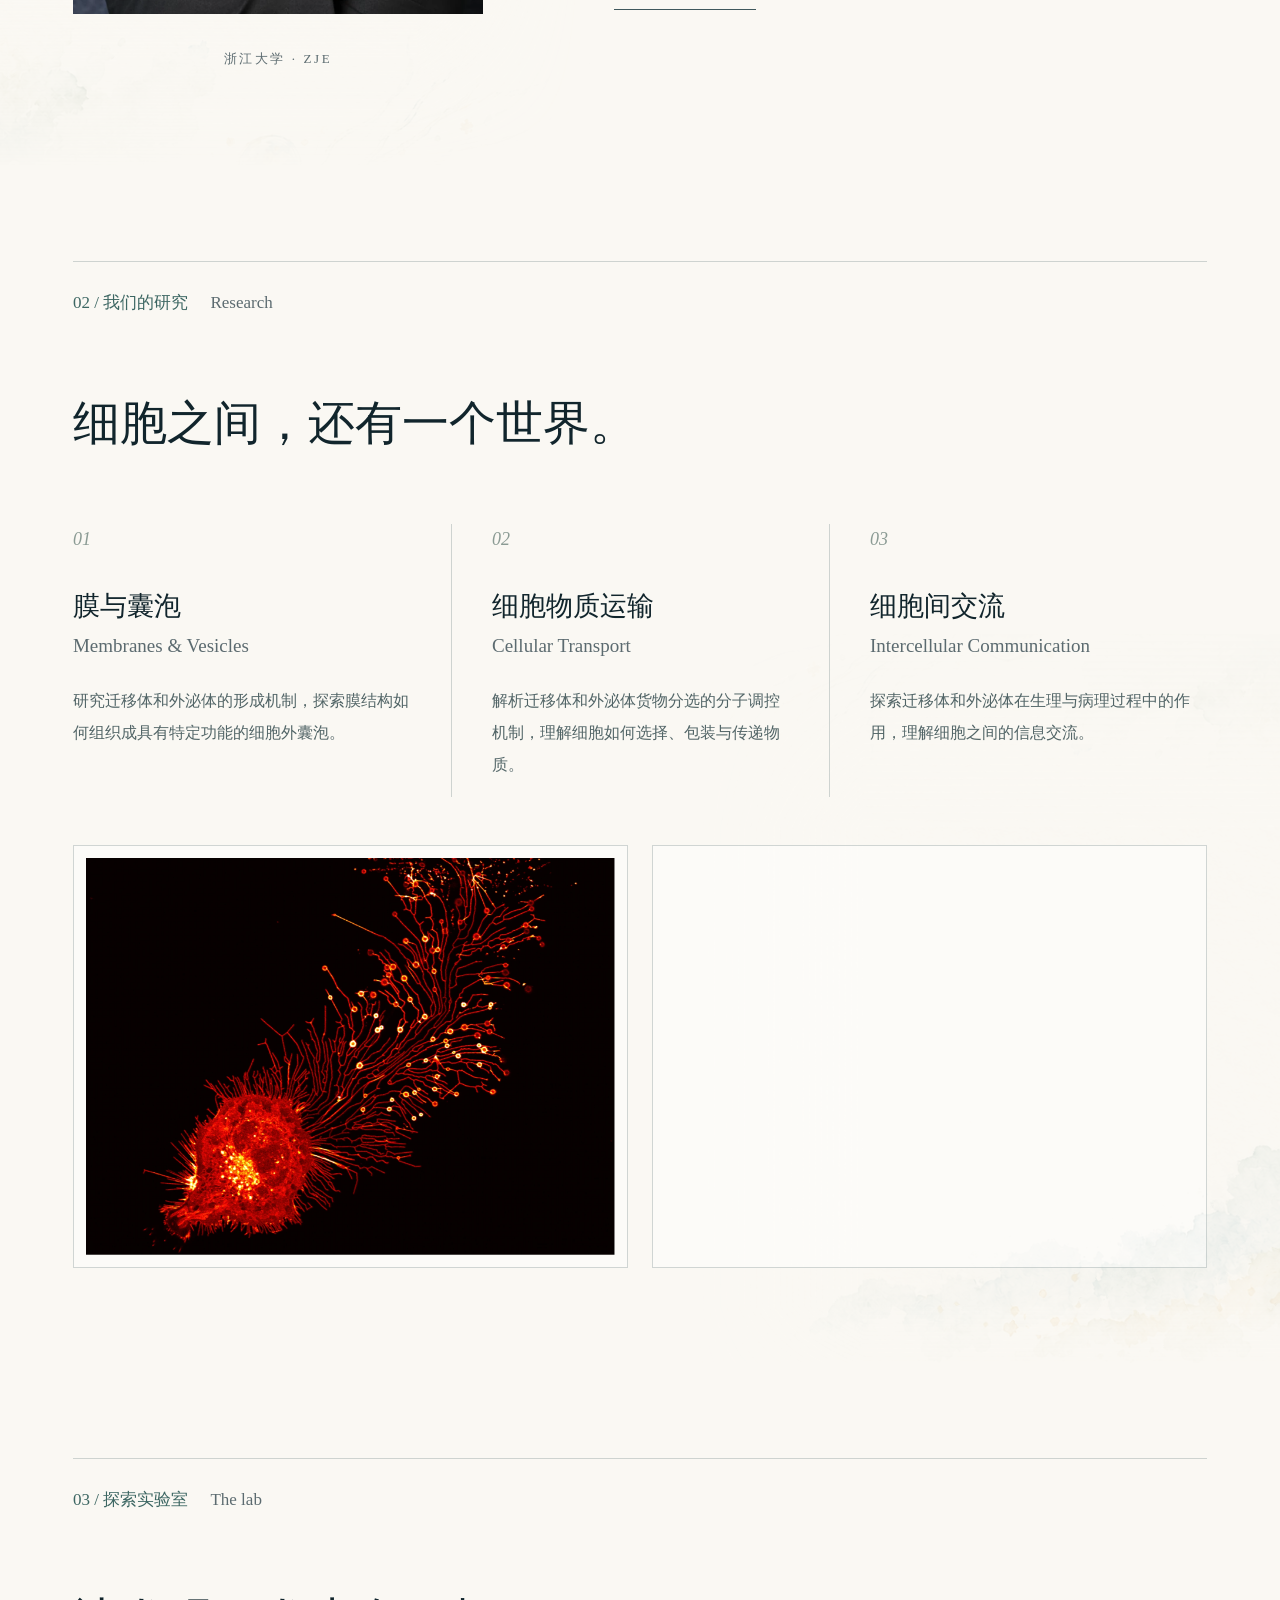
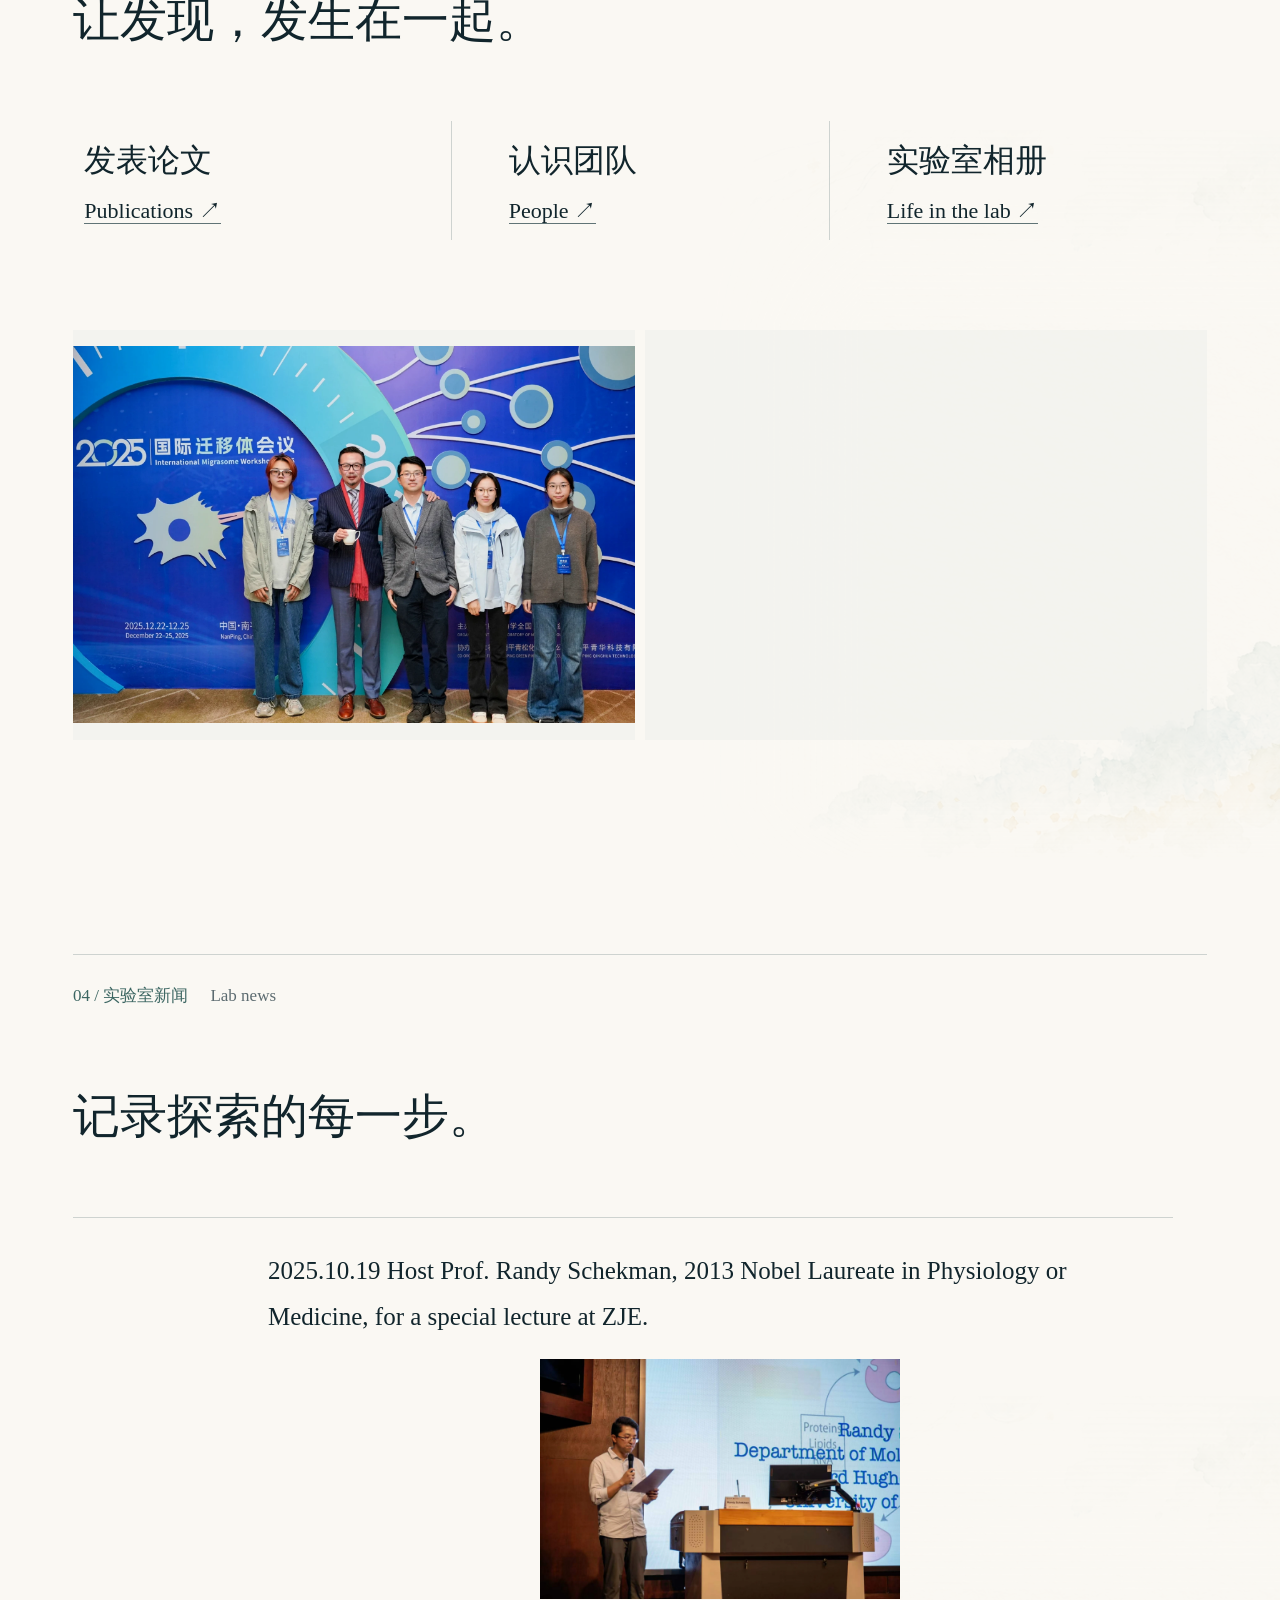
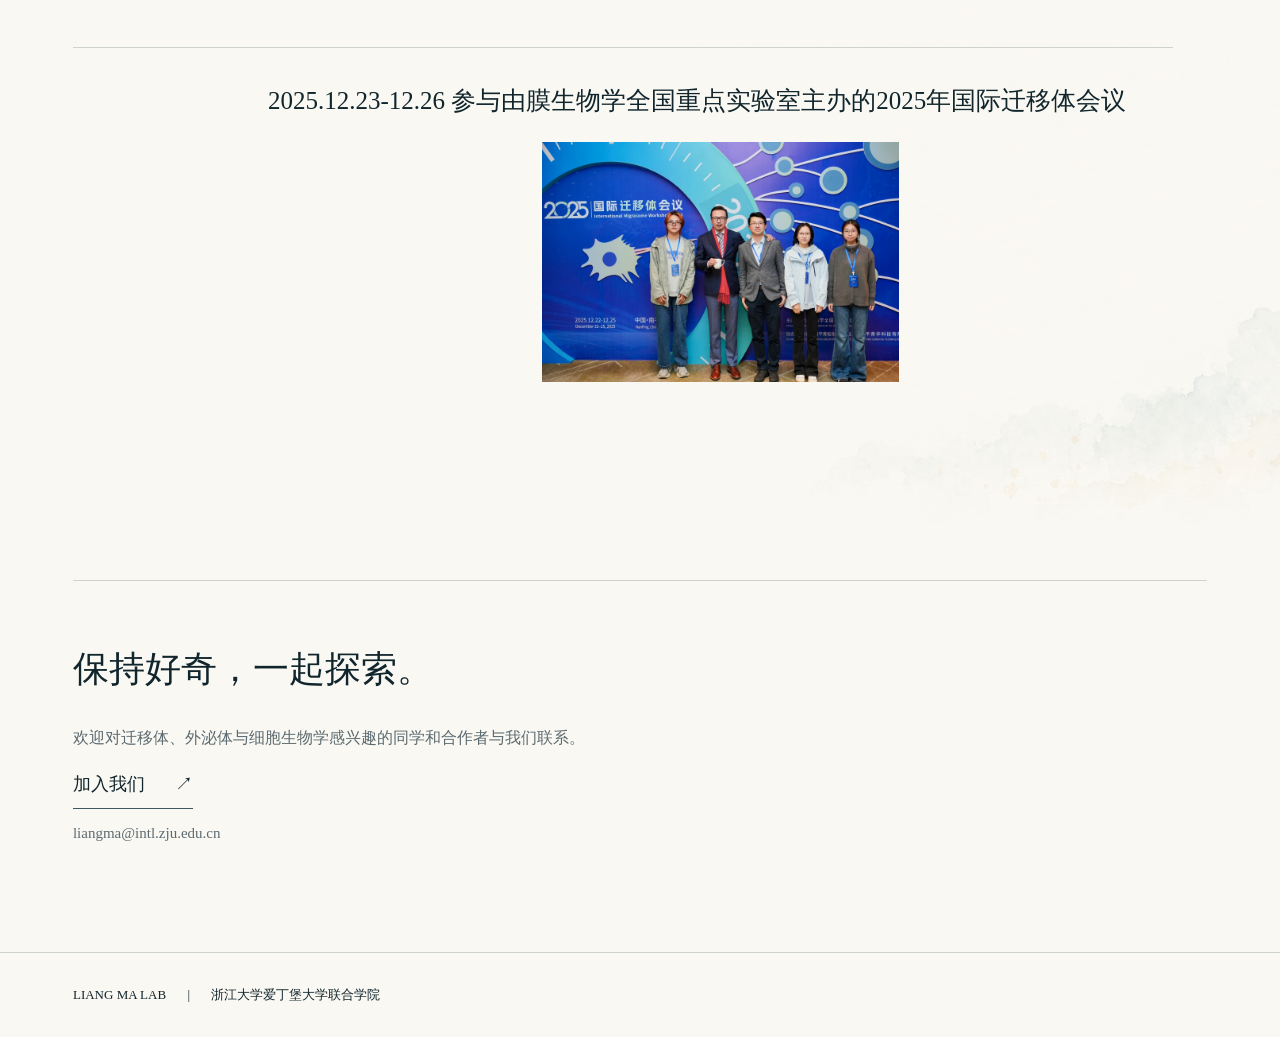
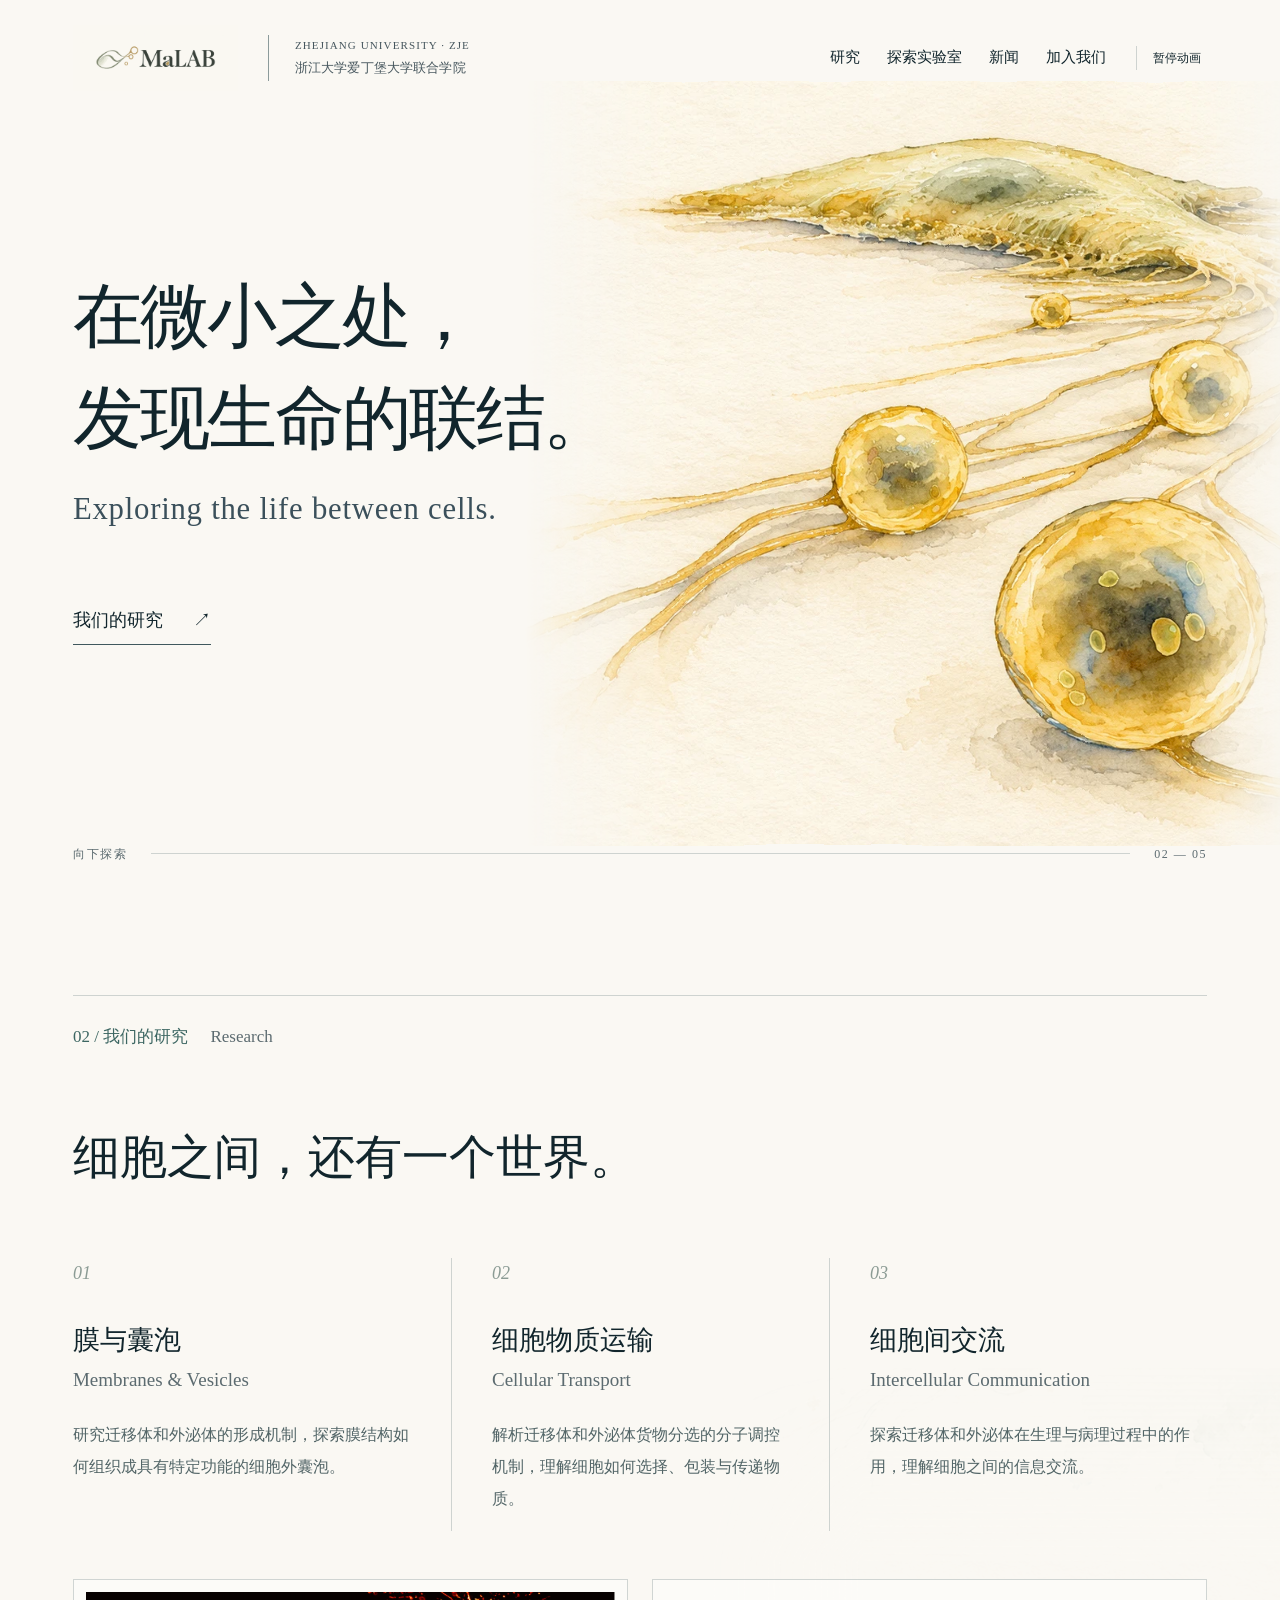
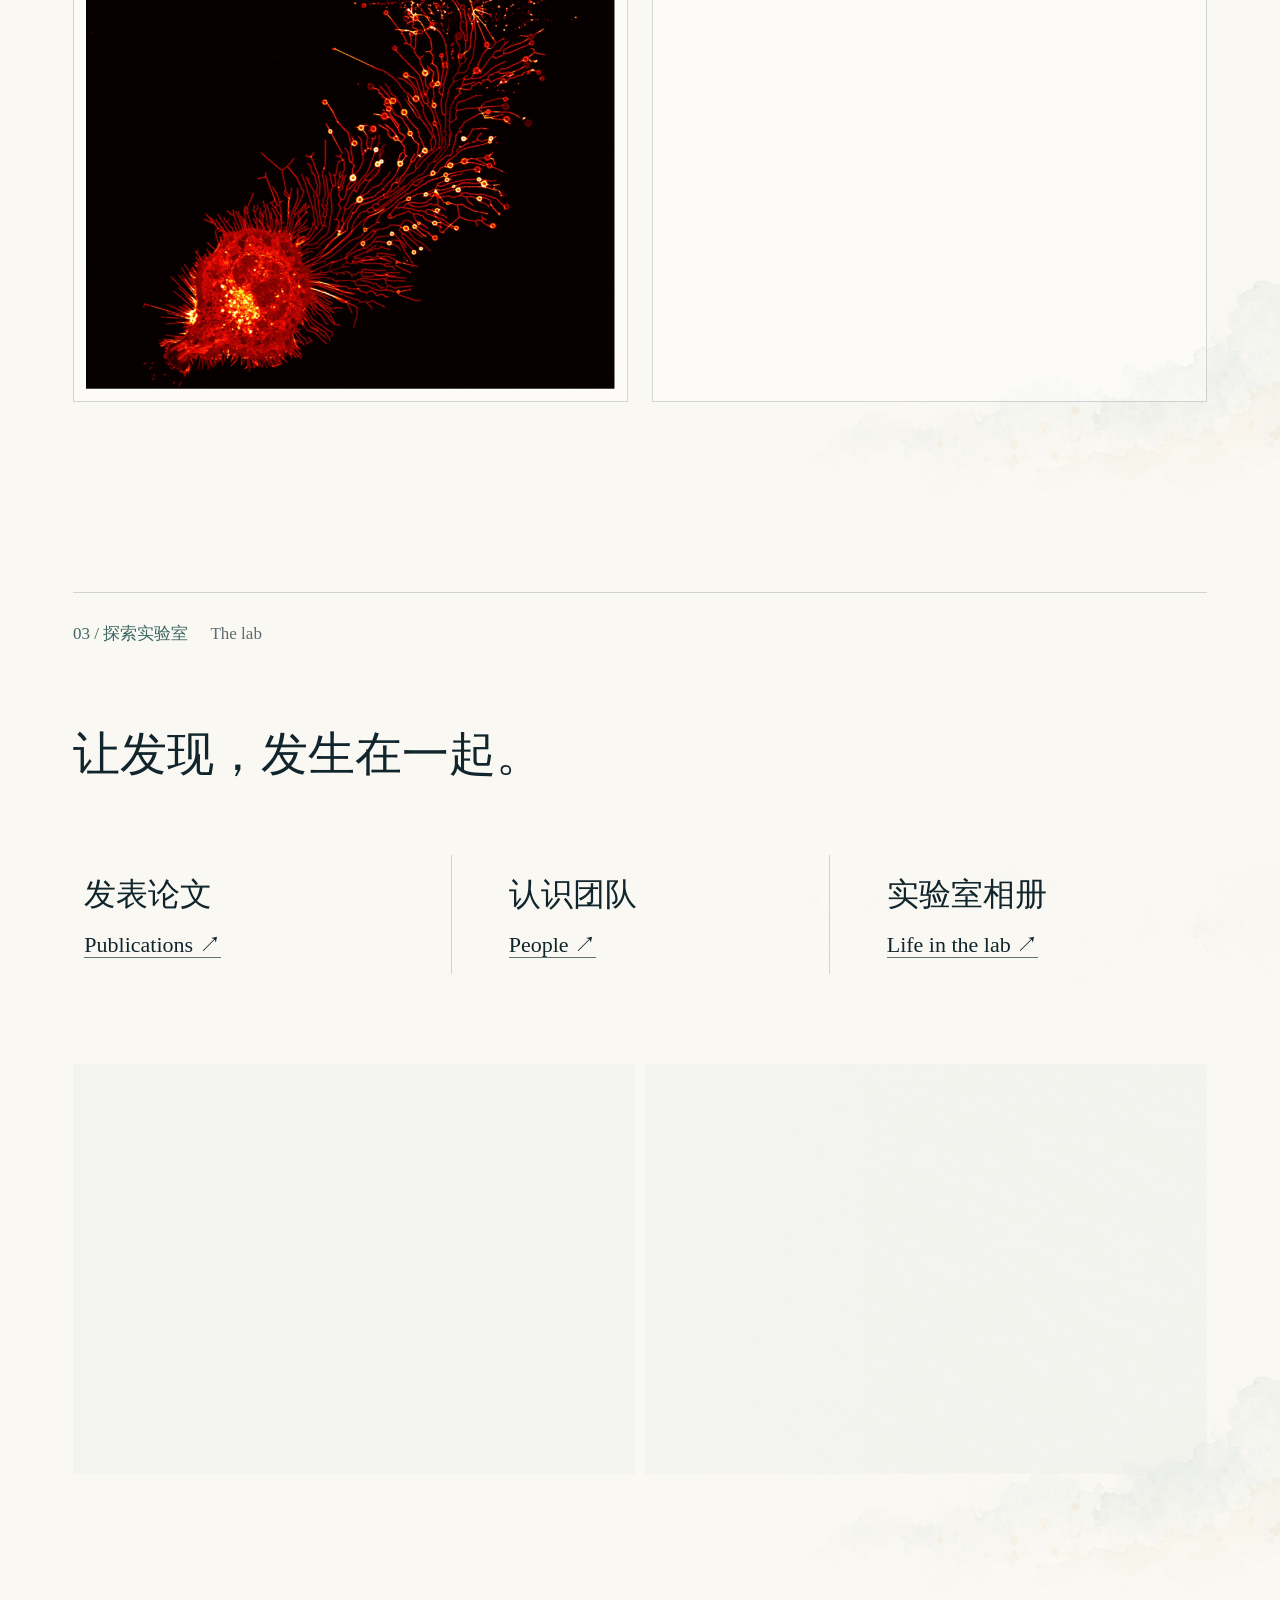
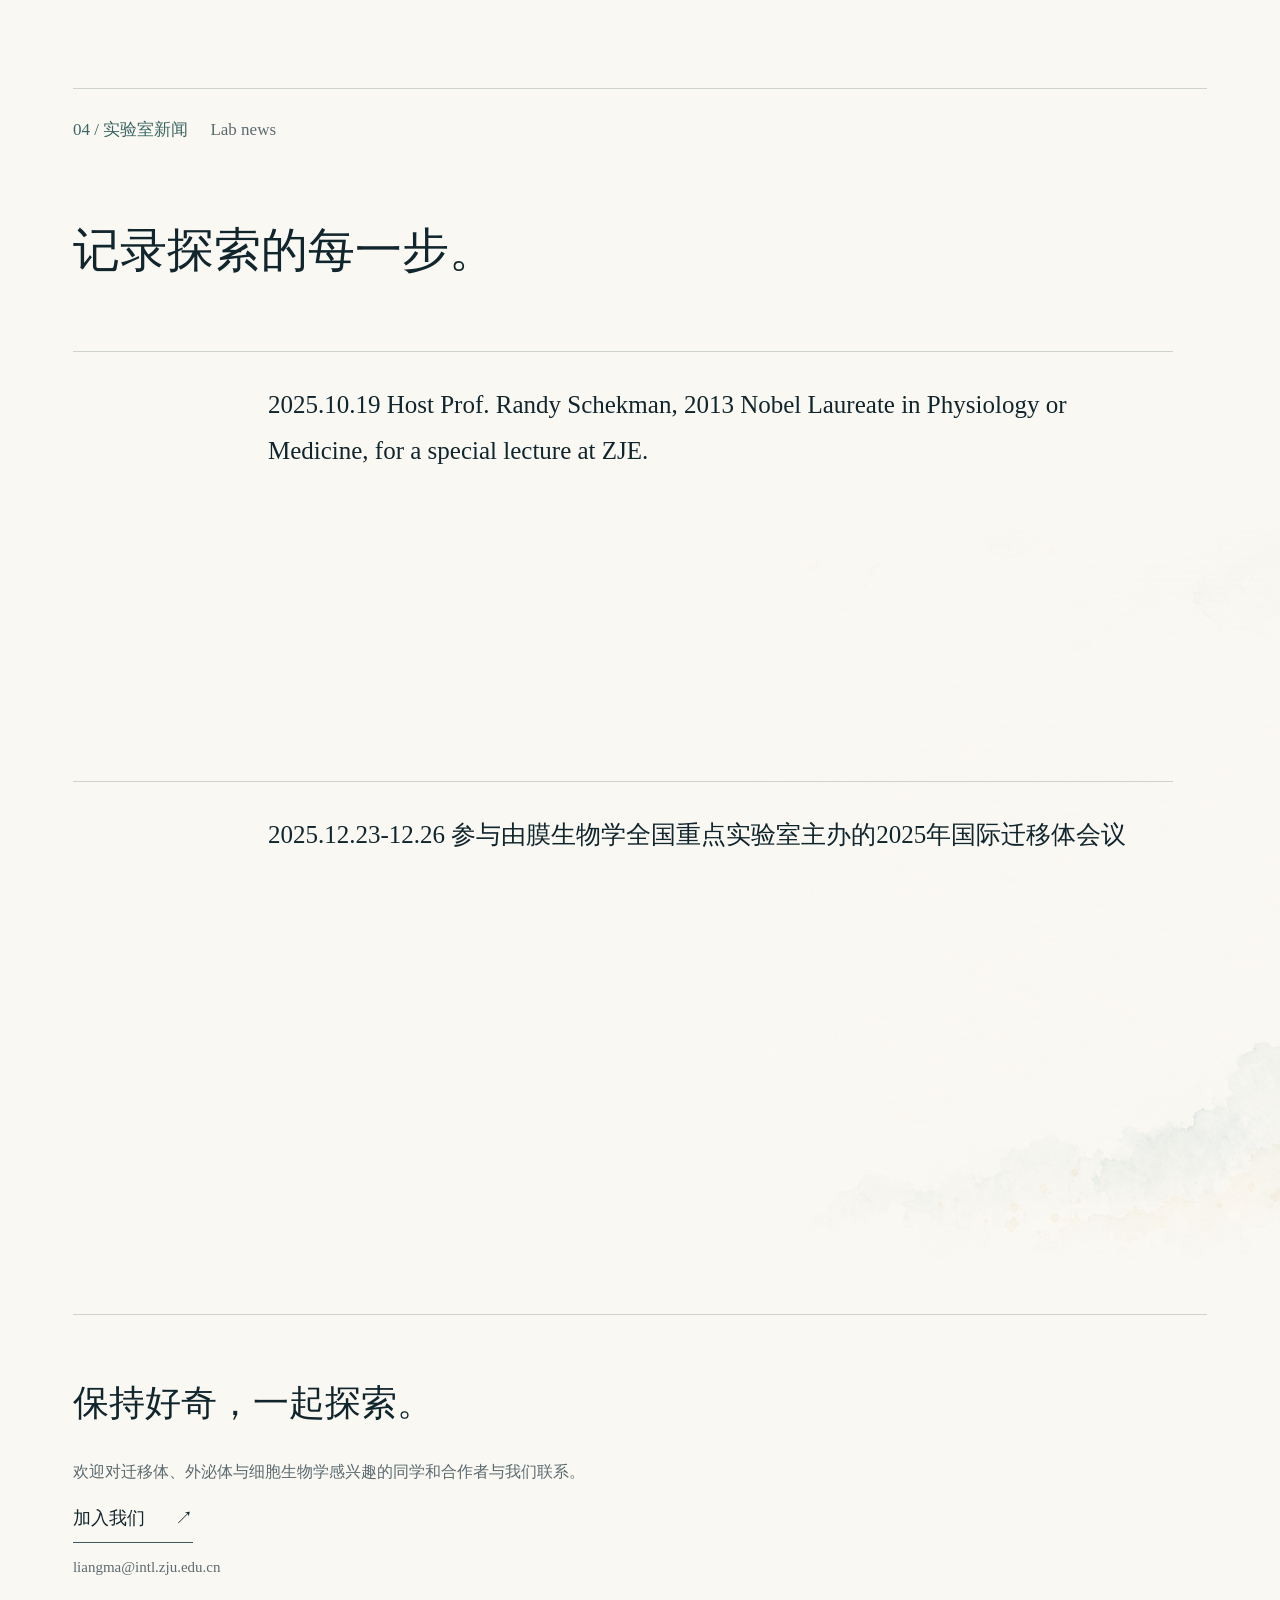
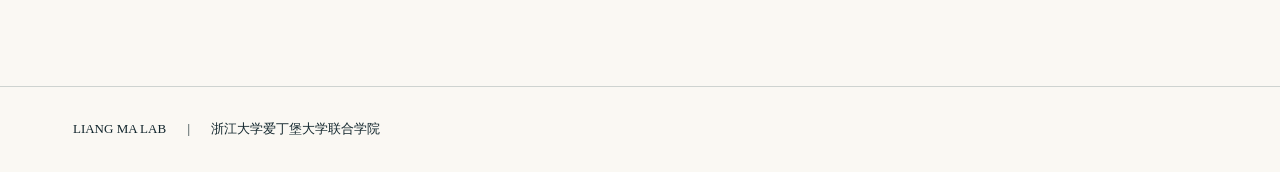
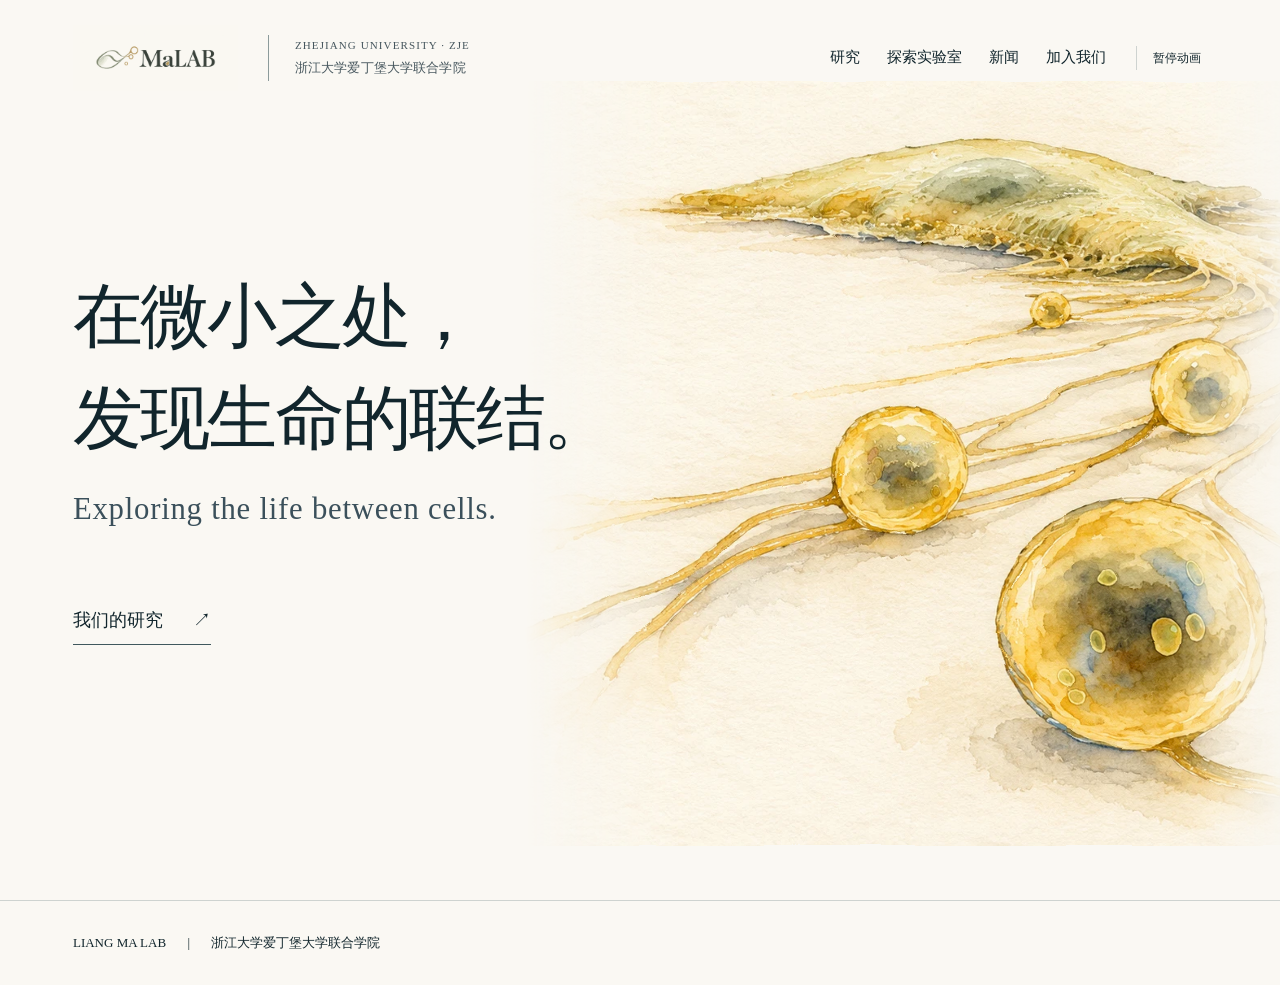
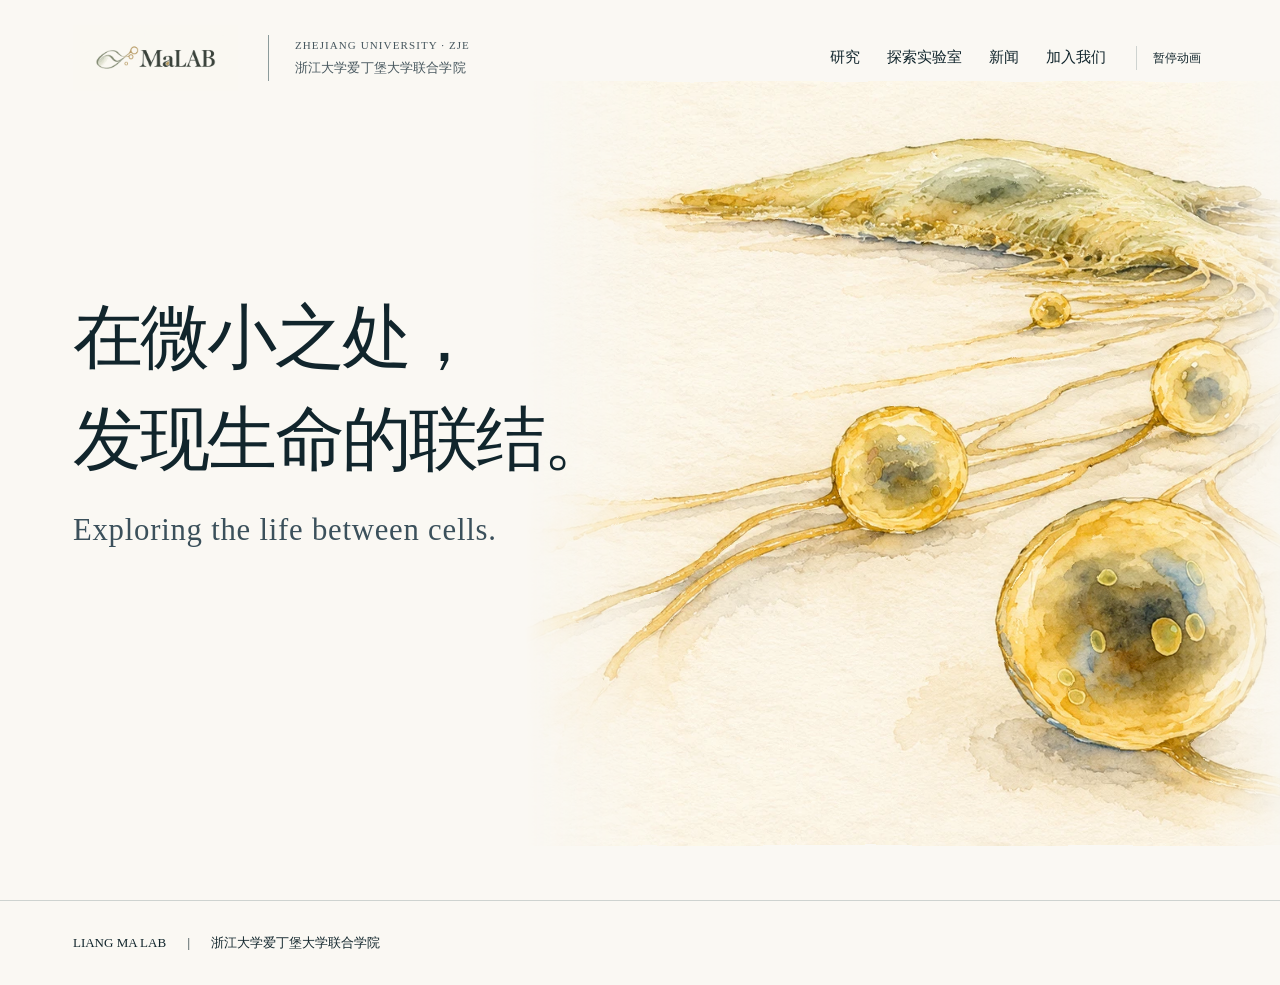
